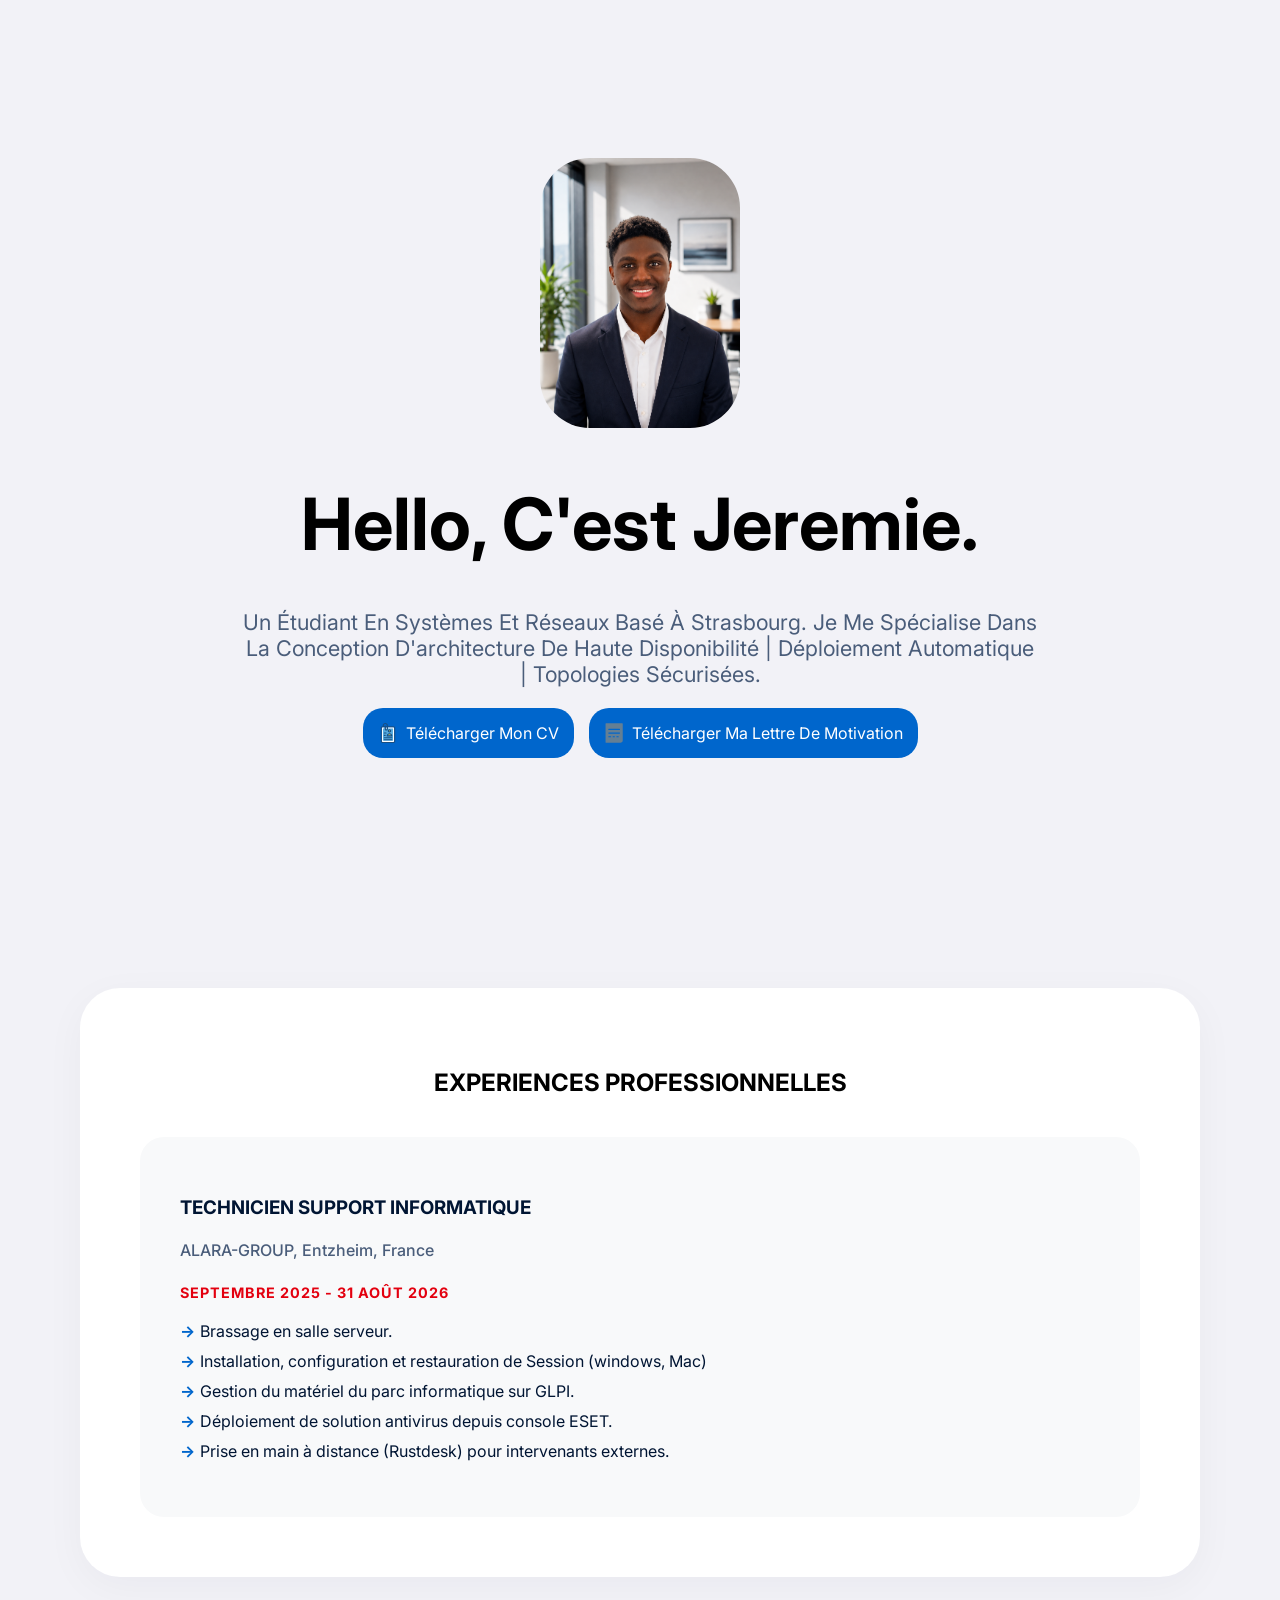
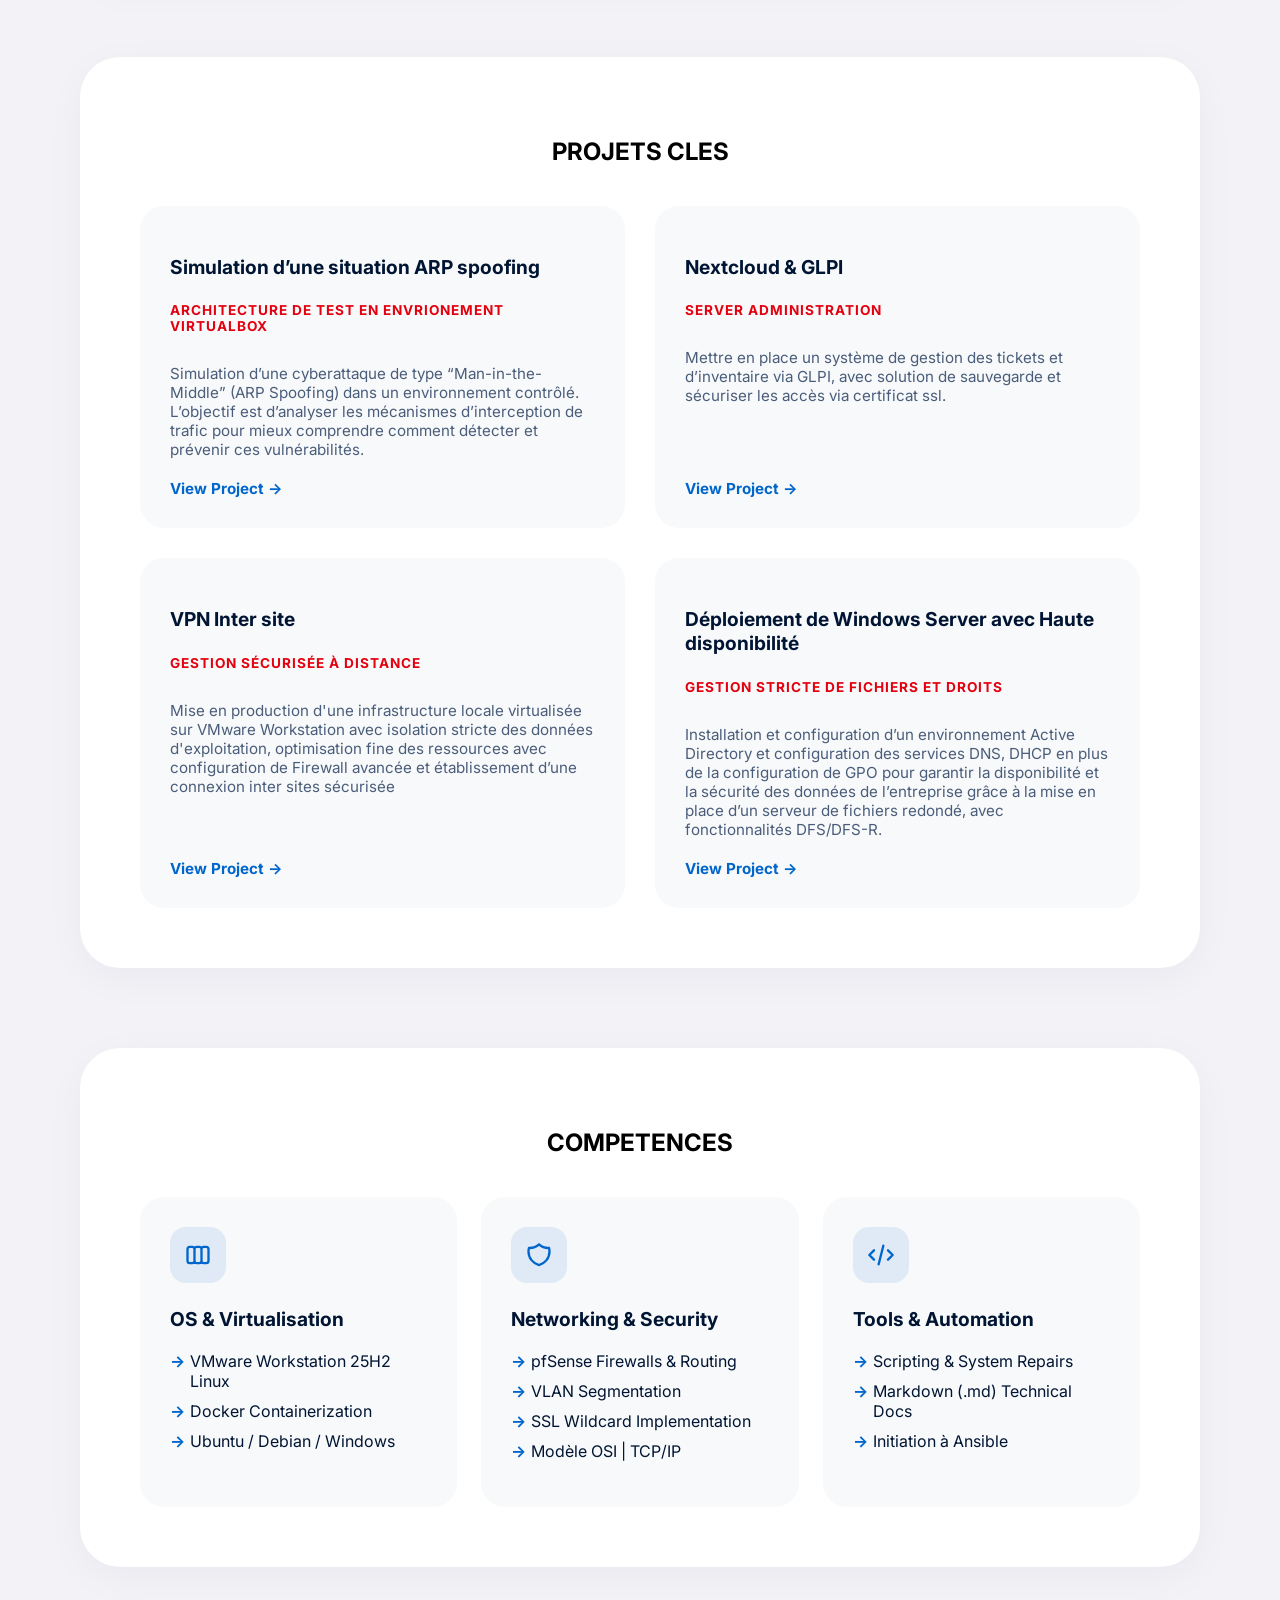
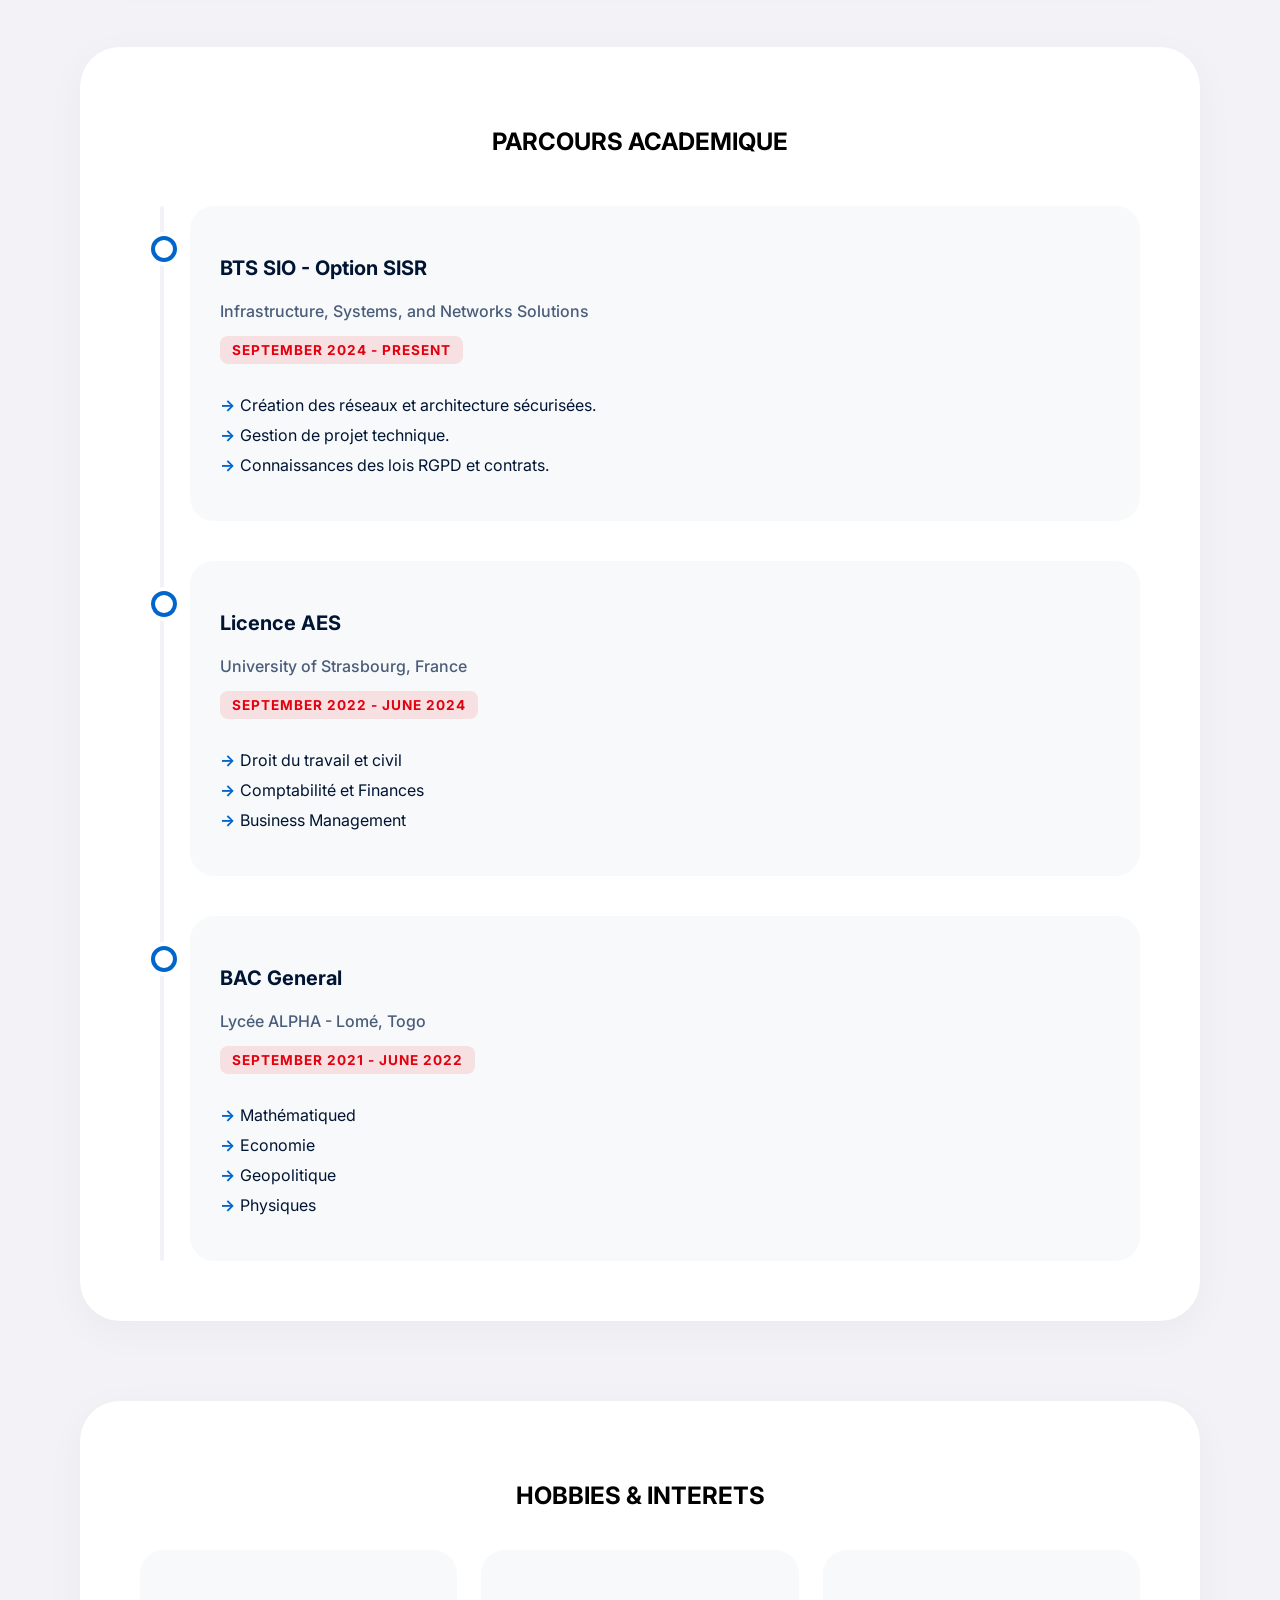
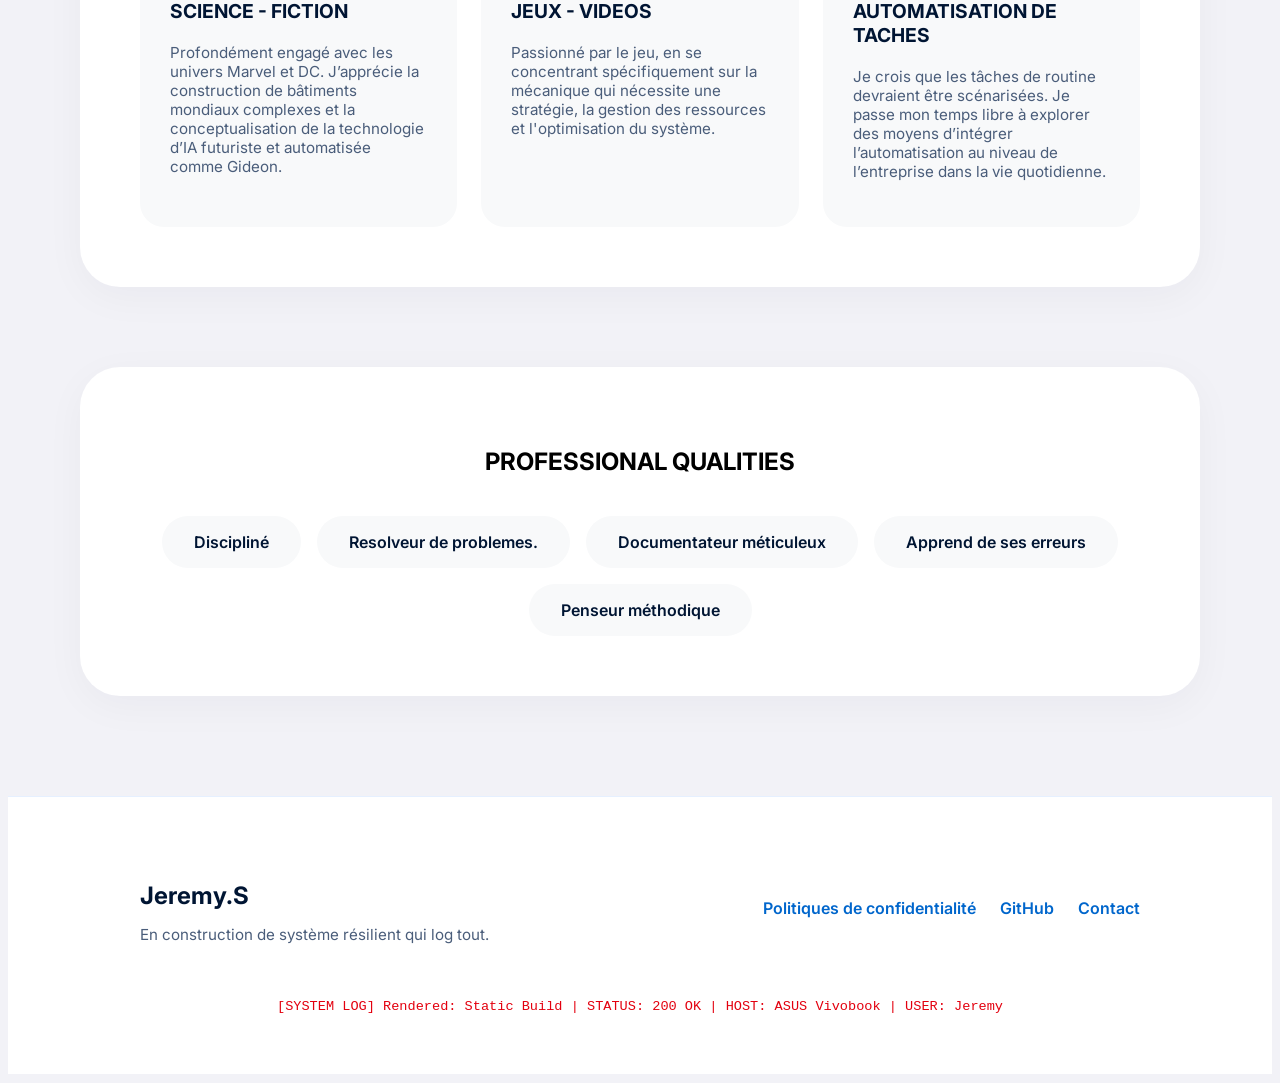
==== index.html @ 00c82f98 "resolution des images" ====
<!DOCTYPE html>
<html lang="fr">
<head>
    <meta charset="UTF-8">
    <meta name="viewport" content="width=device-width, initial-scale=1.0">
    <link rel="stylesheet" href="style.css">
    <title>Mon CV</title>
    <link rel="icon" href="Icones/favicon/favicon.ico" />
</head>
<body>
    
    <div class="presentation">
        <header>
            <img src="images/profilpic.PNG" alt="check" class="profil">
        </header>    
        <h1>Hello, C'est Jeremie.</h1>
        <h3>Un étudiant en systèmes et réseaux basé à Strasbourg. Je me spécialise dans la conception d'architecture de haute disponibilité | Déploiement automatique | topologies sécurisées.</h3>

        <div class="boutton">
            <a href="Files/CV-General.pdf" download class="btn-link">
                <img src="Icones/CV.svg" alt="CV Icon" class="resume">
        Télécharger mon CV
            </a>

            <a href="Files/LM-General.pdf" download class="btn-link">
                <img src="Icones/coverletter.svg" alt="Letter Icon" class="coverletter">
        Télécharger ma lettre de motivation
            </a>
        </div>
        
    </div>
    <div class="xp">
        <h2>EXPERIENCES PROFESSIONNELLES</h2>
        <div class="xp1">
            <h3>TECHNICIEN SUPPORT INFORMATIQUE</h3>
            <h4>ALARA-GROUP, Entzheim, France</h4>
            <h5>Septembre 2025 - 31 Août 2026</h5>
            <ul>
                <li>Brassage en salle serveur.</li>
                <li>Installation, configuration et restauration de Session (windows, Mac)</li>
                <li>Gestion du matériel du parc informatique sur GLPI.</li>
                <li>Déploiement de solution antivirus depuis console ESET.</li>
                <li>Prise en main à distance (Rustdesk) pour intervenants externes.</li>
            </ul>
        </div>
    </div>
    
    <div class="projects-container">
        <h2>PROJETS CLES</h2>
        <div class="projects-grid">
            <div class="project-card">

                <h3>Simulation d’une situation ARP spoofing</h3>
                <h4>Architecture de test en envrionement VirtualBox</h4>
                <p>Simulation d’une cyberattaque de type “Man-in-the-Middle” (ARP Spoofing) dans un environnement contrôlé. L’objectif est d’analyser les mécanismes d’interception de trafic pour mieux comprendre comment détecter et prévenir ces vulnérabilités.</p>
            
                <a href="https://wordpress-1570307-6114524.cloudwaysapps.com/mes-missions-e4/" target="_blank" rel="noopener noreferrer" class="project-link">View Project →</a>
            </div>

            <div class="project-card">
                <h3>Nextcloud & GLPI</h3>
                <h4>Server Administration</h4>
                <p>Mettre en place un système de gestion des tickets et d’inventaire via GLPI, avec solution de sauvegarde et sécuriser les accès via certificat ssl.</p>
                <a href="https://wordpress-1570307-6114524.cloudwaysapps.com/mes-missions-e4/" target="_blank" rel="noopener noreferrer" class="project-link">View Project →</a>
            </div>
            
            <div class="project-card">
                <h3>VPN Inter site</h3>
                <h4>Gestion sécurisée à distance</h4>
                <p>Mise en production d'une infrastructure locale virtualisée sur VMware Workstation avec isolation stricte des données d'exploitation, optimisation fine des ressources avec configuration de Firewall avancée et établissement d’une connexion inter sites sécurisée</p>
                <a href="https://wordpress-1570307-6114524.cloudwaysapps.com/mes-missions-e4/" target="_blank" rel="noopener noreferrer" class="project-link">View Project →</a>
            </div>
            
            <div class="project-card">
                <h3>Déploiement de Windows Server avec Haute disponibilité</h3>
                <h4>Gestion stricte de fichiers et droits</h4>
                <p>Installation et configuration d’un environnement Active Directory et configuration des services DNS, DHCP en plus de la configuration de GPO pour garantir la disponibilité et la sécurité des données de l’entreprise grâce à la mise en place d’un serveur de fichiers redondé, avec fonctionnalités DFS/DFS-R.</p>
                <a href="https://wordpress-1570307-6114524.cloudwaysapps.com/mes-missions-e4/" target="_blank" rel="noopener noreferrer" class="project-link">View Project →</a>
            </div>
        </div>
    </div>



    <div class="skills-container">
        <h2>COMPETENCES</h2>
    
        <div class="skills-grid">
            <div class="skill-card">
                <div class="card-icon">
                    <svg fill="none" stroke="currentColor" viewBox="0 0 24 24"><path stroke-linecap="round" stroke-linejoin="round" stroke-width="2" d="M9 17V7m0 10a2 2 0 01-2 2H5a2 2 0 01-2-2V7a2 2 0 012-2h2a2 2 0 012 2m0 10a2 2 0 002 2h2a2 2 0 002-2M9 7a2 2 0 012-2h2a2 2 0 012 2m0 10V7m0 10a2 2 0 002 2h2a2 2 0 002-2V7a2 2 0 00-2-2h-2a2 2 0 00-2 2"></path></svg>
                </div>
                <h3>OS & Virtualisation</h3>
                <ul class="mission-list">
                    <li>VMware Workstation 25H2 Linux</li>
                    <li>Docker Containerization</li>
                    <li>Ubuntu / Debian / Windows</li>
                </ul>
            </div>

            <div class="skill-card">
                <div class="card-icon">
                    <svg fill="none" stroke="currentColor" viewBox="0 0 24 24"><path stroke-linecap="round" stroke-linejoin="round" stroke-width="2" d="M20.618 5.984A11.955 11.955 0 0112 2.944a11.955 11.955 0 01-8.618 3.04A12.02 12.02 0 003 9c0 5.591 3.824 10.29 9 11.622 5.176-1.332 9-6.03 9-11.622 0-1.042-.133-2.052-.382-3.016z"></path></svg>
                </div>
                <h3>Networking & Security</h3>
                <ul class="mission-list">
                    <li>pfSense Firewalls & Routing</li>
                    <li>VLAN Segmentation</li>
                    <li>SSL Wildcard Implementation</li>
                    <li>Modèle OSI | TCP/IP</li>
                </ul>
            </div>

            <div class="skill-card">
                <div class="card-icon">
                    <svg fill="none" stroke="currentColor" viewBox="0 0 24 24"><path stroke-linecap="round" stroke-linejoin="round" stroke-width="2" d="M10 20l4-16m4 4l4 4-4 4M6 16l-4-4 4-4"></path></svg>
                </div>
                <h3>Tools & Automation</h3>
                <ul class="mission-list">
                    <li>Scripting & System Repairs</li>
                    <li>Markdown (.md) Technical Docs</li>
                    <li>Initiation à Ansible</li>
                </ul>
            </div>

        </div>
    </div>



    <div class="academic-container">
        <h2>PARCOURS ACADEMIQUE</h2>
    
        <div class="timeline">
        
            <div class="timeline-item">
                <div class="timeline-dot"></div>
                    <div class="timeline-content">
                        <h3>BTS SIO - Option SISR</h3>
                        <h4>Infrastructure, Systems, and Networks Solutions</h4>
                        <span class="timeline-date">September 2024 - Present</span>
                        <ul class="mission-list">
                            <li>Création des réseaux et architecture sécurisées.</li>
                            <li>Gestion de projet technique.</li>
                            <li>Connaissances des lois RGPD et contrats.</li>
                        </ul>
                    </div>
            </div>

            <div class="timeline-item">
                <div class="timeline-dot"></div>
                    <div class="timeline-content">
                        <h3>Licence AES</h3>
                        <h4>University of Strasbourg, France</h4>
                        <span class="timeline-date">September 2022 - June 2024</span>
                        <ul class="mission-list">
                            <li>Droit du travail et civil</li>
                            <li>Comptabilité et Finances</li>
                            <li>Business Management</li>
                        </ul>
                    </div>
            </div>

            <div class="timeline-item">
                <div class="timeline-dot"></div>
                    <div class="timeline-content">
                        <h3>BAC General</h3>
                        <h4>Lycée ALPHA - Lomé, Togo</h4>
                        <span class="timeline-date">September 2021 - June 2022</span>
                        <ul class="mission-list">
                            <li>Mathématiqued</li>
                            <li>Economie</li>
                            <li>Geopolitique</li>
                            <li>Physiques</li>
                        </ul>
                    </div>
            </div>

        </div>
    </div>




    <div class="hobbies-container" style="background-color: #FFFFFF; border-radius: 40px; padding: 60px; max-width: 1000px; margin: 0 auto 80px auto; box-shadow: 0 10px 40px rgba(0, 21, 51, 0.04);">
        <h2 style="text-align: center; margin-bottom: 40px;">HOBBIES & INTERETS</h2>
    
        <div class="skills-grid">
        
            <div class="skill-card">
                <h3>SCIENCE - FICTION</h3>
                <p style="color: #4A5D7A; font-size: 0.95rem;">Profondément engagé avec les univers Marvel et DC. J’apprécie la construction de bâtiments mondiaux complexes et la conceptualisation de la technologie d’IA futuriste et automatisée comme Gideon.</p>
            </div>

            <div class="skill-card">
                <h3>JEUX - VIDEOS</h3>
                <p style="color: #4A5D7A; font-size: 0.95rem;">Passionné par le jeu, en se concentrant spécifiquement sur la mécanique qui nécessite une stratégie, la gestion des ressources et l'optimisation du système.</p>
            </div>

            <div class="skill-card">
                <h3>AUTOMATISATION DE TACHES</h3>
                <p style="color: #4A5D7A; font-size: 0.95rem;">Je crois que les tâches de routine devraient être scénarisées. Je passe mon temps libre à explorer des moyens d’intégrer l’automatisation au niveau de l’entreprise dans la vie quotidienne.</p>
            </div>

        </div>
    </div>

    <div class="qualities-container" style="background-color: #FFFFFF; border-radius: 40px; padding: 60px; max-width: 1000px; margin: 0 auto 80px auto; box-shadow: 0 10px 40px rgba(0, 21, 51, 0.04);">
        <h2 style="text-align: center; margin-bottom: 40px;">PROFESSIONAL QUALITIES</h2>
    
        <div class="tag-cloud">
            <div class="quality-tag">Discipliné</div>
                <div class="quality-tag">Resolveur de problemes.</div>
                    <div class="quality-tag">Documentateur méticuleux</div>
                        <div class="quality-tag">Apprend de ses erreurs</div>
                            <div class="quality-tag">Penseur méthodique</div>
        </div>
    </div>

    <footer class="site-footer">
        <div class="footer-content">
            <div class="footer-brand">
                <h3>Jeremy.S</h3>
                <p>En construction de système résilient qui log tout.</p>
            </div>
            
            <div class="footer-links">
                <a href="legal.html">Politiques de confidentialité</a>
                <a href="https://github.com/takentech" target="_blank" rel="noopener noreferrer">GitHub</a>
                <a href="mailto:segbeamejeremie@gmail.com">Contact</a>
            </div>
        </div>
        
        <div class="system-log">
            [SYSTEM LOG] Rendered: Static Build | STATUS: 200 OK | HOST: ASUS Vivobook | USER: Jeremy
        </div>
    </footer>
</body>
</html>
---- style.css ----
@import url('https://fonts.googleapis.com/css2?family=Inter:wght@400;600;700&display=swap');

body
{
    background-color:#F2F2F7;
    font-family: 'Inter', sans-serif;
}

.profil
{
    width: 200px;
    height: 270px;
    border-radius: 50px;
    
}

.presentation
{
    display: flex;
    flex-direction: column;
    justify-content: center;
    align-items: center;
    text-align: center;
    text-transform: capitalize;
    height: 100vh;
}

.presentation h1 
{
    font-size: 4.5rem;
    margin-bottom: 20px;
}

.presentation h3
{
    font-size: 1.35rem;
    font-weight: 400;
    color: #4A5D7A;
    max-width: 800px;
}

.boutton
{
    display: flex;
    flex-direction: row;
    justify-content: center;
    gap: 15px;
}

button
{
    border: 1px;
    background-color: #0066CC;
    border-radius: 20px;
    color: white;
    padding: 15px;
    cursor: pointer;
    display: flex;
    align-items: center;
    gap: 8px;
}


/* Change "button" to ".btn-link" */
.btn-link {
    border: 1px;
    background-color: #0066CC;
    border-radius: 20px;
    color: white;
    padding: 15px;
    cursor: pointer;
    display: flex;
    align-items: center;
    gap: 8px;
    
    /* Add these two lines to remove the default blue underline from links */
    text-decoration: none; 
    font-family: inherit;
}

/* Add a hover effect so users know it's clickable! */
.btn-link:hover {
    background-color: #004C99; /* Slightly darker blue */
    transform: scale(1.02); /* Makes it pop out slightly */
    transition: all 0.2s ease;
}




.resume
{
    width: 20px;
    height: 20px;
}

.coverletter
{
    width: 20px;
    height: 20px;   
}

ul {
    list-style-type: none; /* Enlève les points noirs par défaut */
    padding-left: 0;
}

li {
    margin-bottom: 10px;
    padding-left: 20px;
    position: relative;
    color: #001533;
}

li::before {
    content: '→';
    color: #0066CC; /* Flèche en bleu */
    position: absolute;
    left: 0;
    font-weight: bold;
}






/* DEBUT CONFIG EXPERIENCES */
.xp
{
    border
    border-color: black;
    border-radius: 40px;
    background-color: #FFFFFF;
    box-shadow: 0 10px 40px rgba(0, 21, 51, 0.04);
    padding: 60px;
    margin: 80px auto;
    max-width: 1000px;

}

.xp h2 {
    text-align: center;
    margin-bottom: 40px;
}

.xp1 {
    background-color: #F8F9FA; /* Un gris extrêmement clair, presque blanc */
    border-radius: 24px; /* Bords arrondis un peu plus petits que la boîte externe */
    padding: 40px;
    
    transition: transform 0.3s ease; /* Prépare le terrain pour une animation fluide */
}

.xp1:hover {
    transform: scale(1.02);
    background-color: #FFFFFF;
    box-shadow: 0 20px 40px rgba(0, 21, 51, 0.08);
}

.xp1 h3 {
    color: #001533;
    margin-bottom: 5px;
}

.xp1 h4 {
    color: #4A5D7A;
    font-weight: 500;
    margin-bottom: 15px;
}

.xp1 h5 {
    color: #E3000F; /* En rouge pour attirer l'œil */
    font-size: 0.9rem;
    text-transform: uppercase; /* Met tout en majuscules */
    letter-spacing: 1px; /* Espace légèrement les lettres */
    margin-bottom: 20px;
}

.xp1 ul {
    list-style-type: none; /* Enlève les points noirs par défaut */
    padding-left: 0;
}

.xp1 li {
    margin-bottom: 10px;
    padding-left: 20px;
    position: relative;
    color: #001533;
}

/* Ajoute une flèche personnalisée devant chaque élément de la liste */
.xp1 li::before {
    content: '→';
    color: #0066CC; /* Flèche en bleu */
    position: absolute;
    left: 0;
    font-weight: bold;
}

/* Fin config EXPERIENCE PRO */




/* DEBUT CONFIG PROJETS */
/* --- THE OUTER BOX --- */
.projects-container {
    background-color: #FFFFFF;
    border-radius: 40px;
    padding: 60px;
    max-width: 1000px;
    margin: 40px auto 80px auto;
    box-shadow: 0 10px 40px rgba(0, 21, 51, 0.04);
}

.projects-container h2 {
    text-align: center;
    margin-bottom: 40px;
}

/* --- THE GRID SYSTEM --- */
.projects-grid {
    display: grid;
    /* This creates 2 equal columns. We can change it to 3 if you prefer! */
    grid-template-columns: 1fr 1fr; 
    gap: 30px; /* The space between your project cards */
}

/* --- THE PROJECT CARDS (Inner Boxes) --- */
.project-card {
    background-color: #F8F9FA;
    border-radius: 24px;
    padding: 30px;
    transition: transform 0.3s ease, box-shadow 0.3s ease;
    
    /* Flexbox inside the grid cell to push the link to the bottom */
    display: flex;
    flex-direction: column;
}

.project-card:hover {
    transform: scale(1.02);
    background-color: #FFFFFF;
    box-shadow: 0 20px 40px rgba(0, 21, 51, 0.08);
}

.project-card h3 {
    color: #001533;
    margin-bottom: 5px;
    font-size: 1.2rem;
}

.project-card h4 {
    color: #E3000F; /* Red accent for the category */
    font-size: 0.85rem;
    text-transform: uppercase;
    letter-spacing: 1px;
    margin-bottom: 15px;
}

.project-card p {
    color: #4A5D7A;
    font-size: 0.95rem;
    margin-bottom: 20px;
    flex-grow: 1; /* Pushes the link to the bottom if texts are different lengths */
}

/* The clickable link at the bottom of the card */
.project-link {
    color: #0066CC;
    text-decoration: none;
    font-weight: bold;
    font-size: 0.95rem;
    margin-top: auto; 
}

.project-link:hover {
    text-decoration: underline;
}

/* Fin config project */





/* DEBUT CONFIG BOITE COMPETENCES */
/* --- THE OUTER BOX--- */
.skills-container {
    background-color: #FFFFFF;
    border-radius: 40px;
    padding: 60px;
    max-width: 1000px;
    margin: 0 auto 80px auto;
    box-shadow: 0 10px 40px rgba(0, 21, 51, 0.04);
}

.skills-container h2 {
    text-align: center;
    margin-bottom: 40px;
}

/* --- THE GRID SYSTEM (3 Columns) --- */
.skills-grid {
    display: grid;
    grid-template-columns: 1fr 1fr 1fr; /* 3 equal columns */
    gap: 24px;
}

/* --- THE SKILL CARDS (Inner Boxes) --- */
.skill-card {
    background-color: #F8F9FA;
    border-radius: 24px;
    padding: 30px;
    transition: transform 0.3s ease, box-shadow 0.3s ease;
}

.skill-card:hover {
    transform: scale(1.02);
    background-color: #FFFFFF;
    box-shadow: 0 20px 40px rgba(0, 21, 51, 0.08);
}

.skill-card h3 {
    color: #001533;
    font-size: 1.2rem;
    margin-bottom: 20px;
}

/* --- THE ICON STYLING --- */
.card-icon {
    width: 56px;
    height: 56px;
    background: rgba(0, 102, 204, 0.1); /* Very light blue background */
    border-radius: 16px;
    display: flex;
    align-items: center;
    justify-content: center;
    margin-bottom: 24px;
    color: #0066CC; /* The SVG icon inherits this blue color */
}

.card-icon svg {
    width: 28px;
    height: 28px;
}

/* Note: Since we used <ul class="mission-list"> in the HTML, 
   it will automatically inherit the beautiful list styles (with the blue arrow) 
   that you already wrote for the Experiences section! */








/*DEBUT CONFIG ACADEMIC PARCOURS*/
/* ========================================= */
/* ACADEMIC TIMELINE CSS */
/* ========================================= */

.academic-container {
    background-color: #FFFFFF;
    border-radius: 40px;
    padding: 60px;
    max-width: 1000px;
    margin: 0 auto 80px auto;
    box-shadow: 0 10px 40px rgba(0, 21, 51, 0.04);
}

.academic-container h2 {
    text-align: center;
    margin-bottom: 50px;
}

/* The vertical line */
.timeline {
    position: relative;
    padding-left: 50px; /* Makes room for the line and dots */
}

/* Drawing the actual line using ::before */
.timeline::before {
    content: '';
    position: absolute;
    left: 20px;
    top: 0;
    bottom: 0; /* Stretches the line from top to bottom */
    width: 4px;
    background-color: #F2F2F7;
    border-radius: 4px;
}

/* The parent container for each step */
.timeline-item {
    position: relative;
    margin-bottom: 40px;
}

.timeline-item:last-child {
    margin-bottom: 0;
}

/* The dots sitting on the line */
.timeline-dot {
    position: absolute;
    left: -39px; /* Pulls the dot perfectly onto the vertical line */
    top: 30px;   /* Aligns it with the card */
    width: 18px;
    height: 18px;
    background-color: #FFFFFF;
    border: 4px solid #0066CC;
    border-radius: 50%;
    box-shadow: 0 0 0 4px #FFFFFF; /* Gives it a clean white ring */
    z-index: 2; /* Keeps the dot on top of the line */
}

/* The card next to the dot */
.timeline-content {
    background-color: #F8F9FA;
    border-radius: 24px;
    padding: 30px;
    transition: transform 0.3s ease, box-shadow 0.3s ease;
}

.timeline-content:hover {
    transform: scale(1.02);
    background-color: #FFFFFF;
    box-shadow: 0 20px 40px rgba(0, 21, 51, 0.08);
}

.timeline-content h3 {
    color: #001533;
    font-size: 1.25rem;
    margin-bottom: 5px;
}

.timeline-content h4 {
    color: #4A5D7A;
    font-weight: 500;
    margin-bottom: 15px;
}

.timeline-date {
    display: inline-block;
    color: #E3000F;
    font-size: 0.85rem;
    font-weight: bold;
    text-transform: uppercase;
    letter-spacing: 1px;
    margin-bottom: 15px;
    background: rgba(227, 0, 15, 0.1);
    padding: 6px 12px;
    border-radius: 8px;
}

/*FIN CONFIG ACADEMIC PARKOUR*/






/*DEBUT CONFIG QUALITES*/
/* --- TAG CLOUD FOR QUALITIES --- */
.tag-cloud {
    display: flex;
    flex-wrap: wrap; /* Allows the tags to drop to the next line if there's no room */
    gap: 16px;
    justify-content: center; /* Centers them perfectly */
}

.quality-tag {
    background-color: #F8F9FA;
    padding: 16px 32px;
    border-radius: 99px; /* This makes them pill-shaped */
    font-weight: 600;
    color: #001533;
    transition: all 0.3s ease;
    cursor: default;
}

.quality-tag:hover {
    background-color: #0066CC;
    color: white;
    transform: translateY(-3px);
    box-shadow: 0 10px 20px rgba(0, 102, 204, 0.2);
}






/*DEBUT CONFIG FOOTER ET LEGAL PAGE*/

/* ========================================= */
/* LEGAL PAGE CSS */
/* ========================================= */

.legal-container {
    background-color: #FFFFFF;
    border-radius: 40px;
    padding: 60px;
    max-width: 1000px;
    margin: 40px auto 80px auto;
    box-shadow: 0 10px 40px rgba(0, 21, 51, 0.04);
}

.legal-container h2 {
    text-align: center;
    margin-bottom: 40px;
}

.legal-content h3 {
    color: #001533;
    font-size: 1.25rem;
    margin-top: 40px;
    margin-bottom: 10px;
}

.legal-content p {
    color: #4A5D7A;
    line-height: 1.6;
    margin-bottom: 15px;
}

/* ========================================= */
/* FOOTER CSS */
/* ========================================= */

.site-footer {
    background-color: #FFFFFF;
    padding: 60px 40px;
    margin-top: 100px; /* Pushes the footer to the bottom */
    border-top: 1px solid #E6F0FF;
}

.footer-content {
    max-width: 1000px;
    margin: 0 auto;
    display: flex;
    justify-content: space-between;
    align-items: center;
    flex-wrap: wrap; /* Allows stacking on mobile */
    gap: 30px;
}

.footer-brand h3 {
    font-size: 1.5rem;
    color: #001533;
    margin-bottom: 5px;
}

.footer-brand p {
    color: #4A5D7A;
    font-size: 0.95rem;
}

.footer-links {
    display: flex;
    gap: 24px;
}

.footer-links a {
    color: #0066CC;
    text-decoration: none;
    font-weight: 600;
    transition: color 0.3s ease;
}

.footer-links a:hover {
    color: #004C99;
    text-decoration: underline;
}

.system-log {
    max-width: 1000px;
    margin: 40px auto 0 auto;
    font-family: monospace;
    font-size: 0.85rem;
    color: #E3000F;
    text-align: center;
}

/*FIN CONFIG FOOTER ET LEGAL PAGE*/










/* ========================================= */
/* RESPONSIVITÉ MOBILE (Z Fold / iPhone) */
/* ========================================= */

@media (max-width: 768px) {
    
    /* 1. TYPOGRAPHIE : On réduit la taille des titres géants */
    .presentation h1 {
        font-size: 2.8rem;
    }
    
    .presentation h3 {
        font-size: 1.1rem;
        padding: 0 20px; /* Empêche le texte de coller aux bords de l'écran */
    }

    /* 2. BOUTONS : On les empile de haut en bas au lieu de gauche à droite */
    /* ... tes autres règles mobile ... */

    .boutton {
        flex-direction: column;
        align-items: center;
        width: 100%;
        padding: 0 20px;
    }

    .btn-link {
        width: 100%; 
        justify-content: center; 
        margin: 10px 0; 
        
        /* NOUVEAU : Ajustements pour les longs textes sur mobile */
        font-size: 0.95rem; /* Réduit un tout petit peu la taille de la police */
        text-align: center;
        white-space: normal; /* Autorise le texte à passer sur deux lignes si l'écran est trop petit */
        padding: 12px; /* Ajuste l'espacement interne pour que le bouton ne soit pas trop massif */
    }

    /* 3. LES BOÎTES EXTERNES : On réduit les énormes marges blanches */
    .xp, .projects-container, .skills-container, .academic-container, .legal-container, .qualities-container {
        padding: 40px 25px; /* Moins de vide à l'intérieur de la boîte */
        margin: 30px 15px;  /* Laisse juste un petit espace entre la boîte et les bords du téléphone */
        border-radius: 24px; /* On réduit un peu l'arrondi pour que ça fasse moins "bulle" sur mobile */
    }

    /* 4. LE MOTEUR DE GRILLE : On casse les colonnes pour tout mettre sur 1 seule file */
    .projects-grid, .skills-grid {
        grid-template-columns: 1fr; /* "1 fraction" = 1 seule colonne qui prend 100% de la place */
        gap: 20px;
    }

    /* 5. LE FOOTER : On aligne tout proprement au centre */
    .footer-content {
        flex-direction: column;
        text-align: center;
        gap: 20px;
    }

    .footer-links {
        flex-wrap: wrap; /* Permet aux liens de passer à la ligne s'ils manquent de place */
        justify-content: center;
    }
}
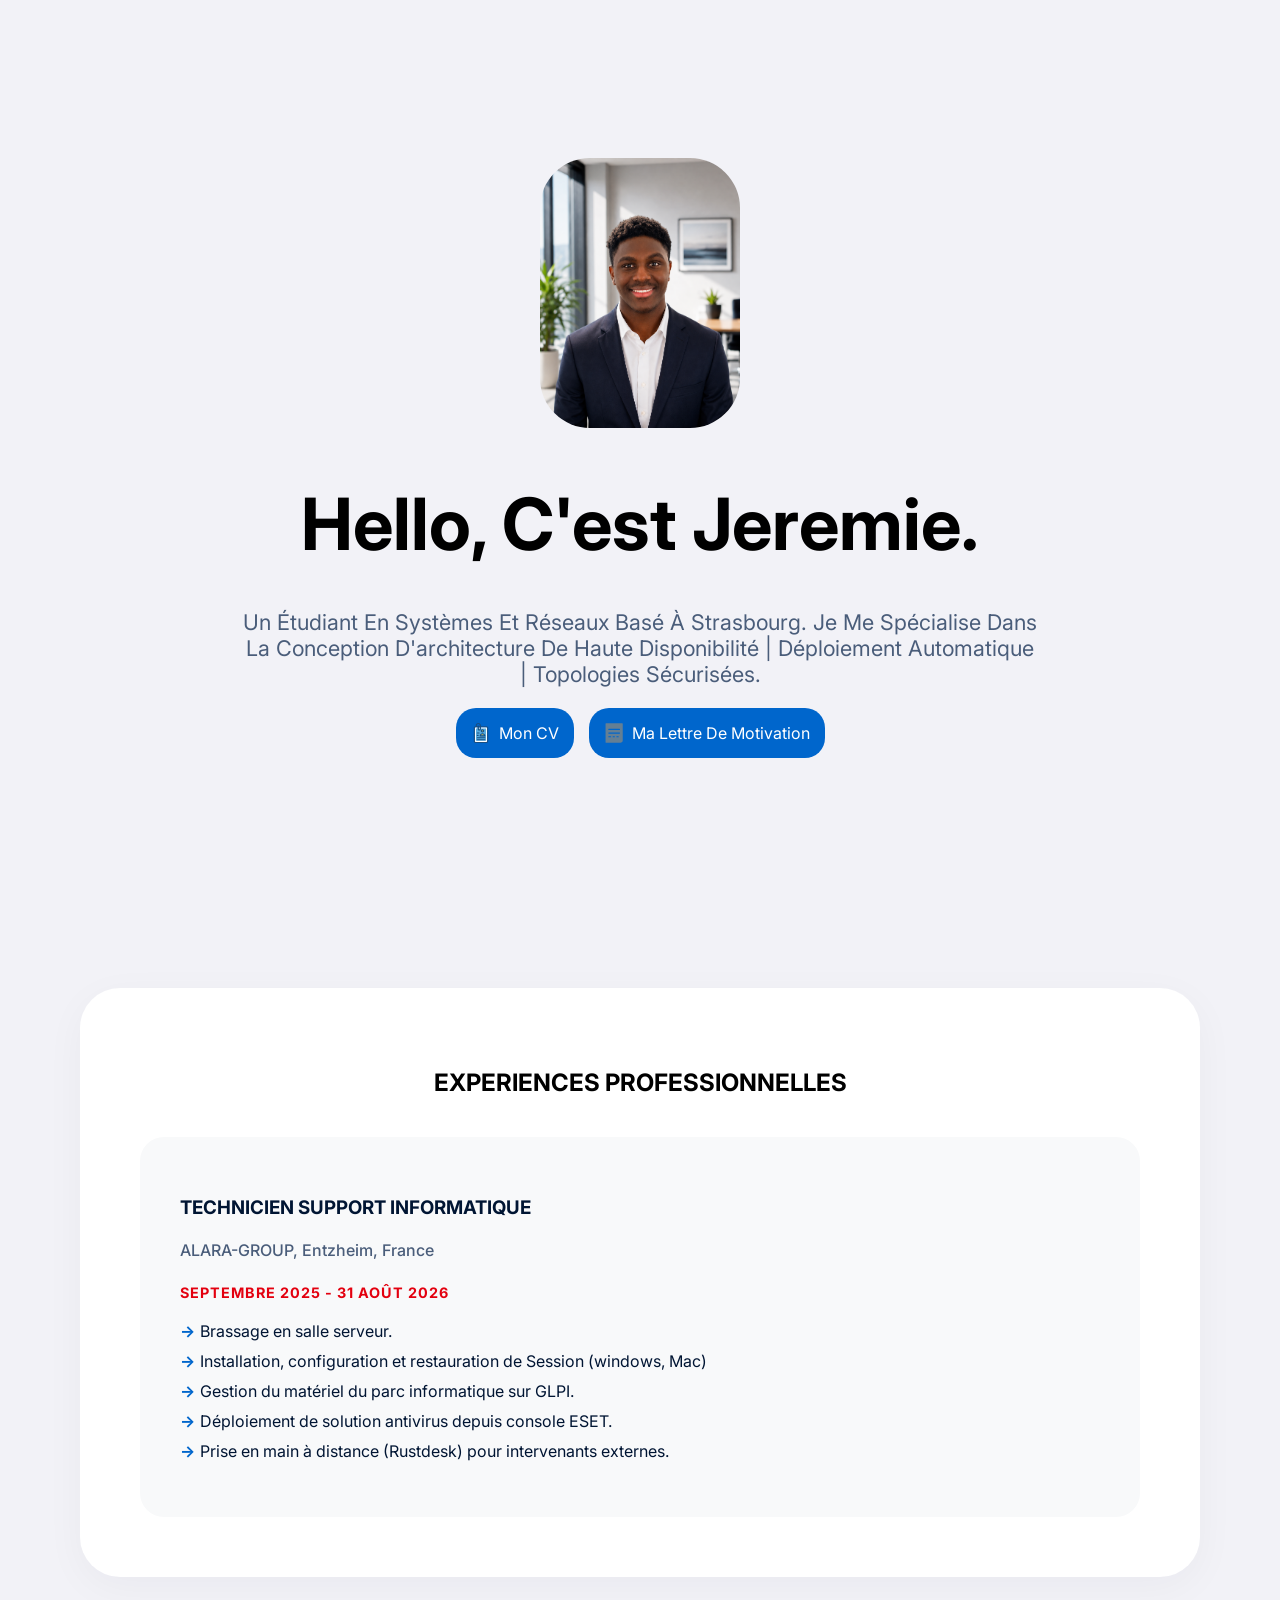
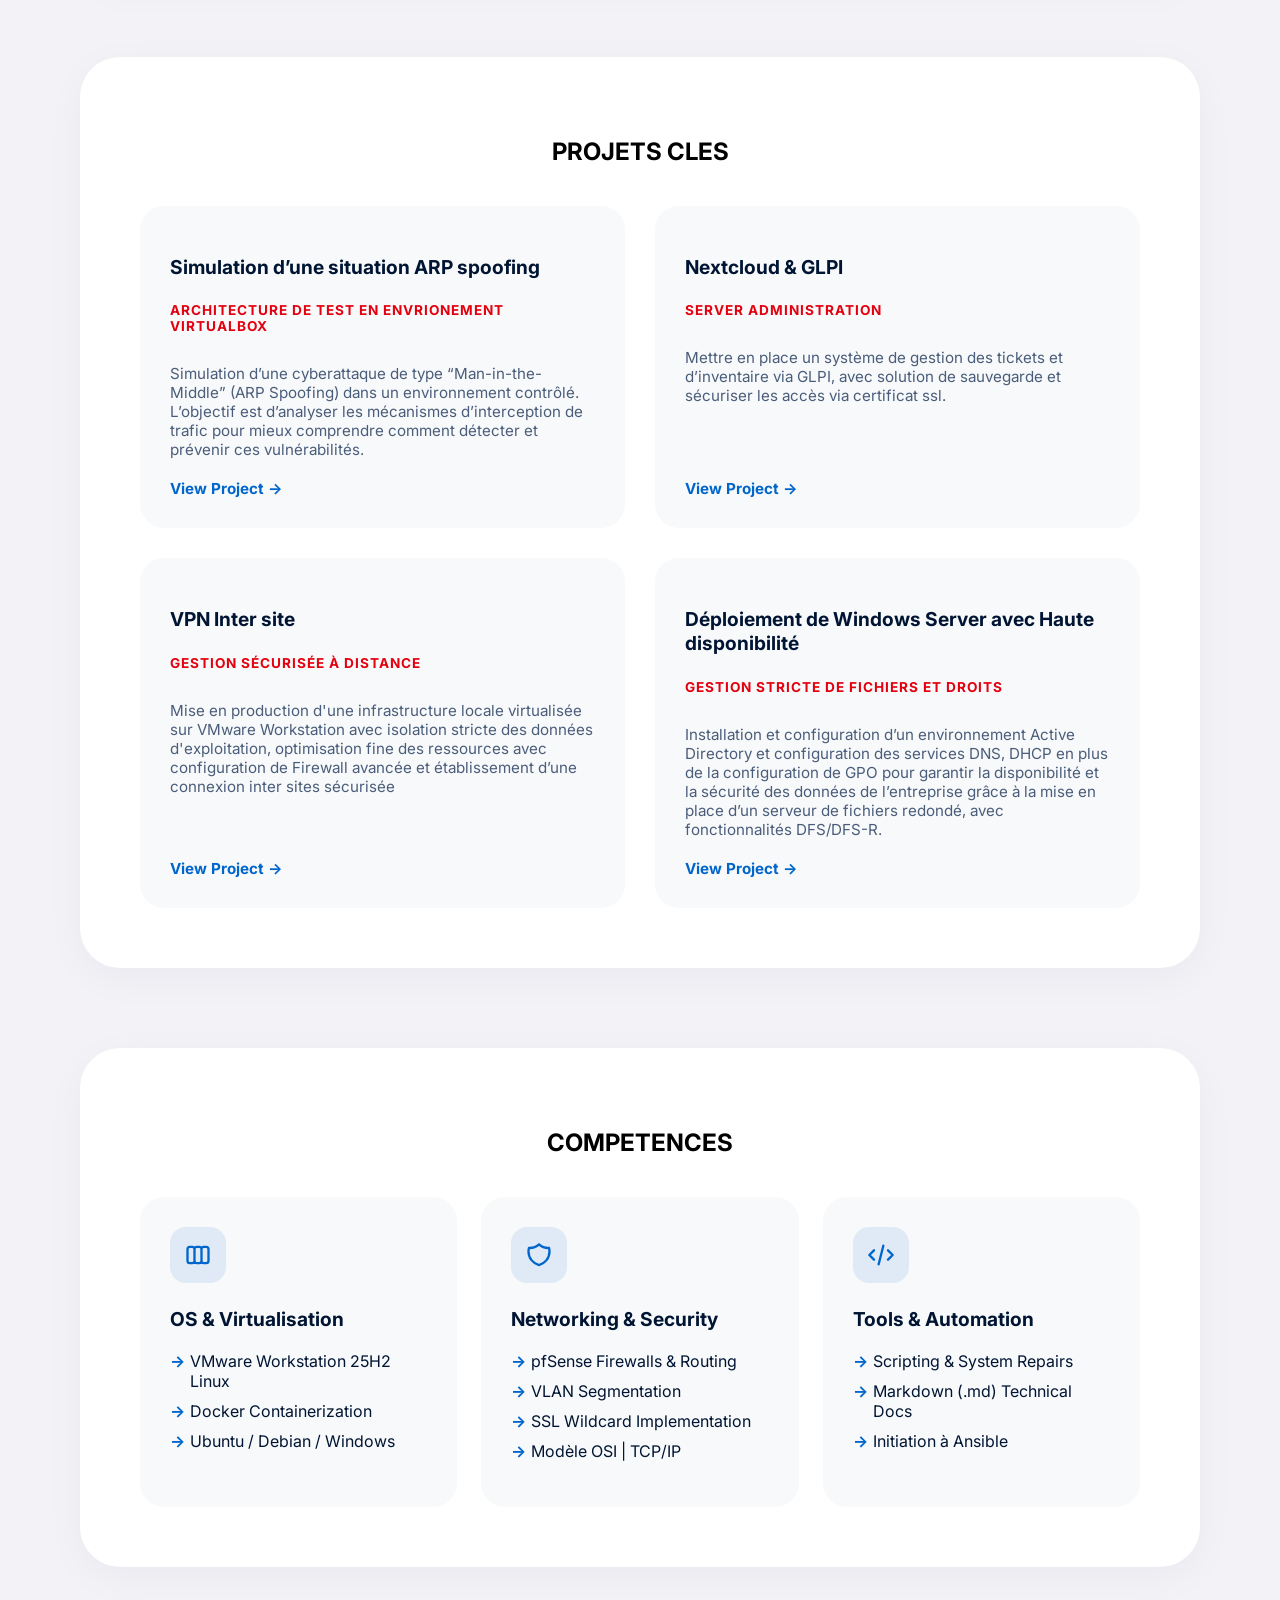
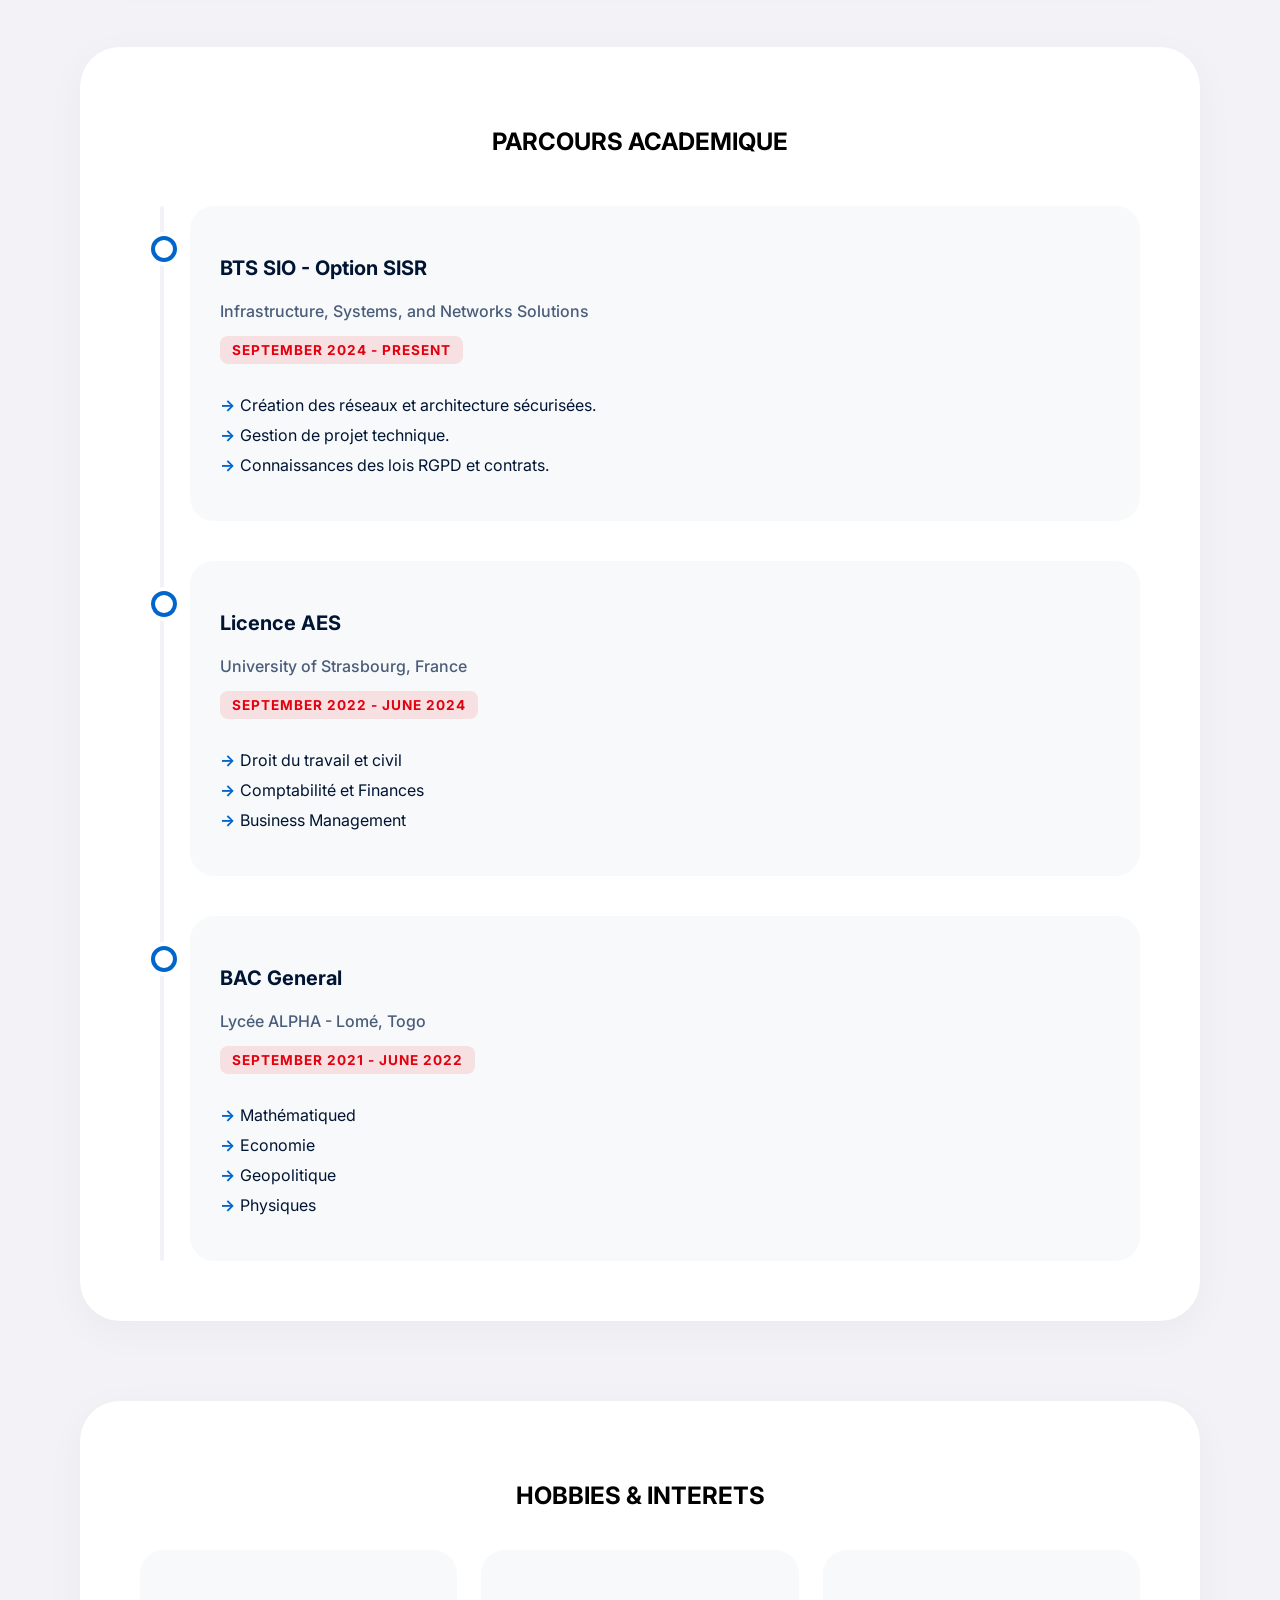
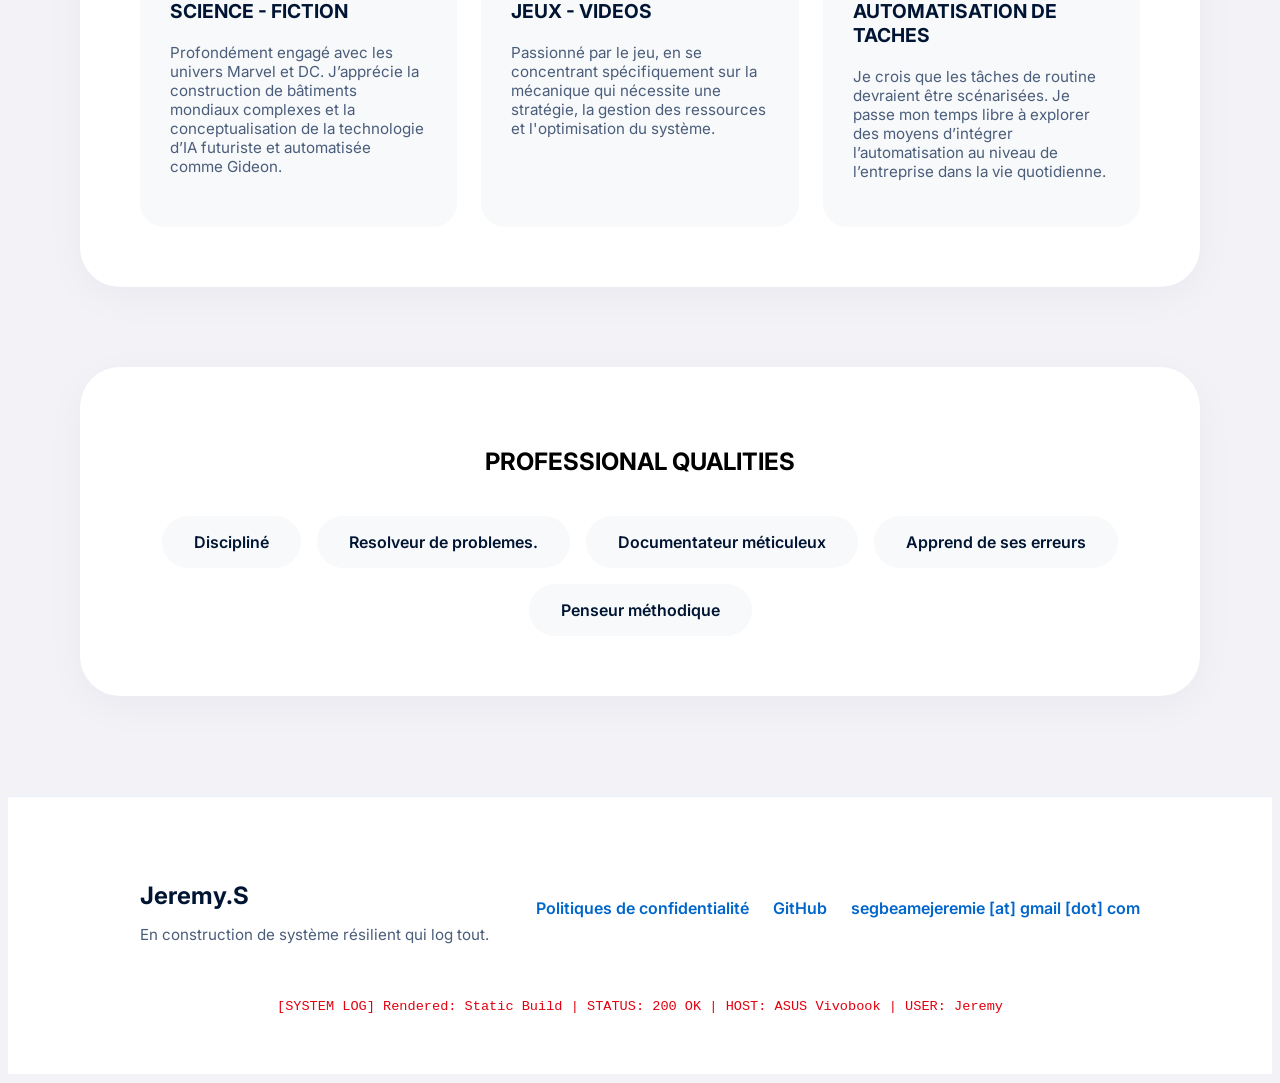
==== commit d35c2706: "Mise à jour sécurité métadonnées des fichiers" ====
--- a/index.html
+++ b/index.html
@@ -17,14 +17,14 @@
         <h3>Un étudiant en systèmes et réseaux basé à Strasbourg. Je me spécialise dans la conception d'architecture de haute disponibilité | Déploiement automatique | topologies sécurisées.</h3>
 
         <div class="boutton">
-            <a href="Files/CV-General.pdf" download class="btn-link">
+            <a href="Files/CV-SEGBEAME-Jérémie.pdf" download class="btn-link">
                 <img src="Icones/CV.svg" alt="CV Icon" class="resume">
-        Télécharger mon CV
+        Mon CV
             </a>
 
-            <a href="Files/LM-General.pdf" download class="btn-link">
+            <a href="Files/Lettre-De-Motivation-SEGBEAME-Jérémie.pdf" download class="btn-link">
                 <img src="Icones/coverletter.svg" alt="Letter Icon" class="coverletter">
-        Télécharger ma lettre de motivation
+        Ma lettre de motivation
             </a>
         </div>
         
@@ -227,7 +227,9 @@
             <div class="footer-links">
                 <a href="legal.html">Politiques de confidentialité</a>
                 <a href="https://github.com/takentech" target="_blank" rel="noopener noreferrer">GitHub</a>
-                <a href="mailto:segbeamejeremie@gmail.com">Contact</a>
+                <span style="color: #0066CC; font-weight: 600;">
+        segbeamejeremie [at] gmail [dot] com
+                </span>
             </div>
         </div>
         
--- a/style.css
+++ b/style.css
@@ -11,7 +11,6 @@
     width: 200px;
     height: 270px;
     border-radius: 50px;
-    
 }
 
 .presentation
@@ -659,4 +658,12 @@
         flex-wrap: wrap; /* Permet aux liens de passer à la ligne s'ils manquent de place */
         justify-content: center;
     }
+
+    /* Ajustement de l'accueil pour éviter que la photo touche le haut */
+    .presentation {
+        height: auto;           /* Annule la hauteur stricte qui bloquait le contenu */
+        min-height: 100vh;      /* Garde le bel effet "plein écran" si possible */
+        padding-top: 60px;      /* Force un espace de 60px tout en haut */
+        padding-bottom: 40px;   /* Garde un peu d'espace en bas avant les expériences */
+    }
 }
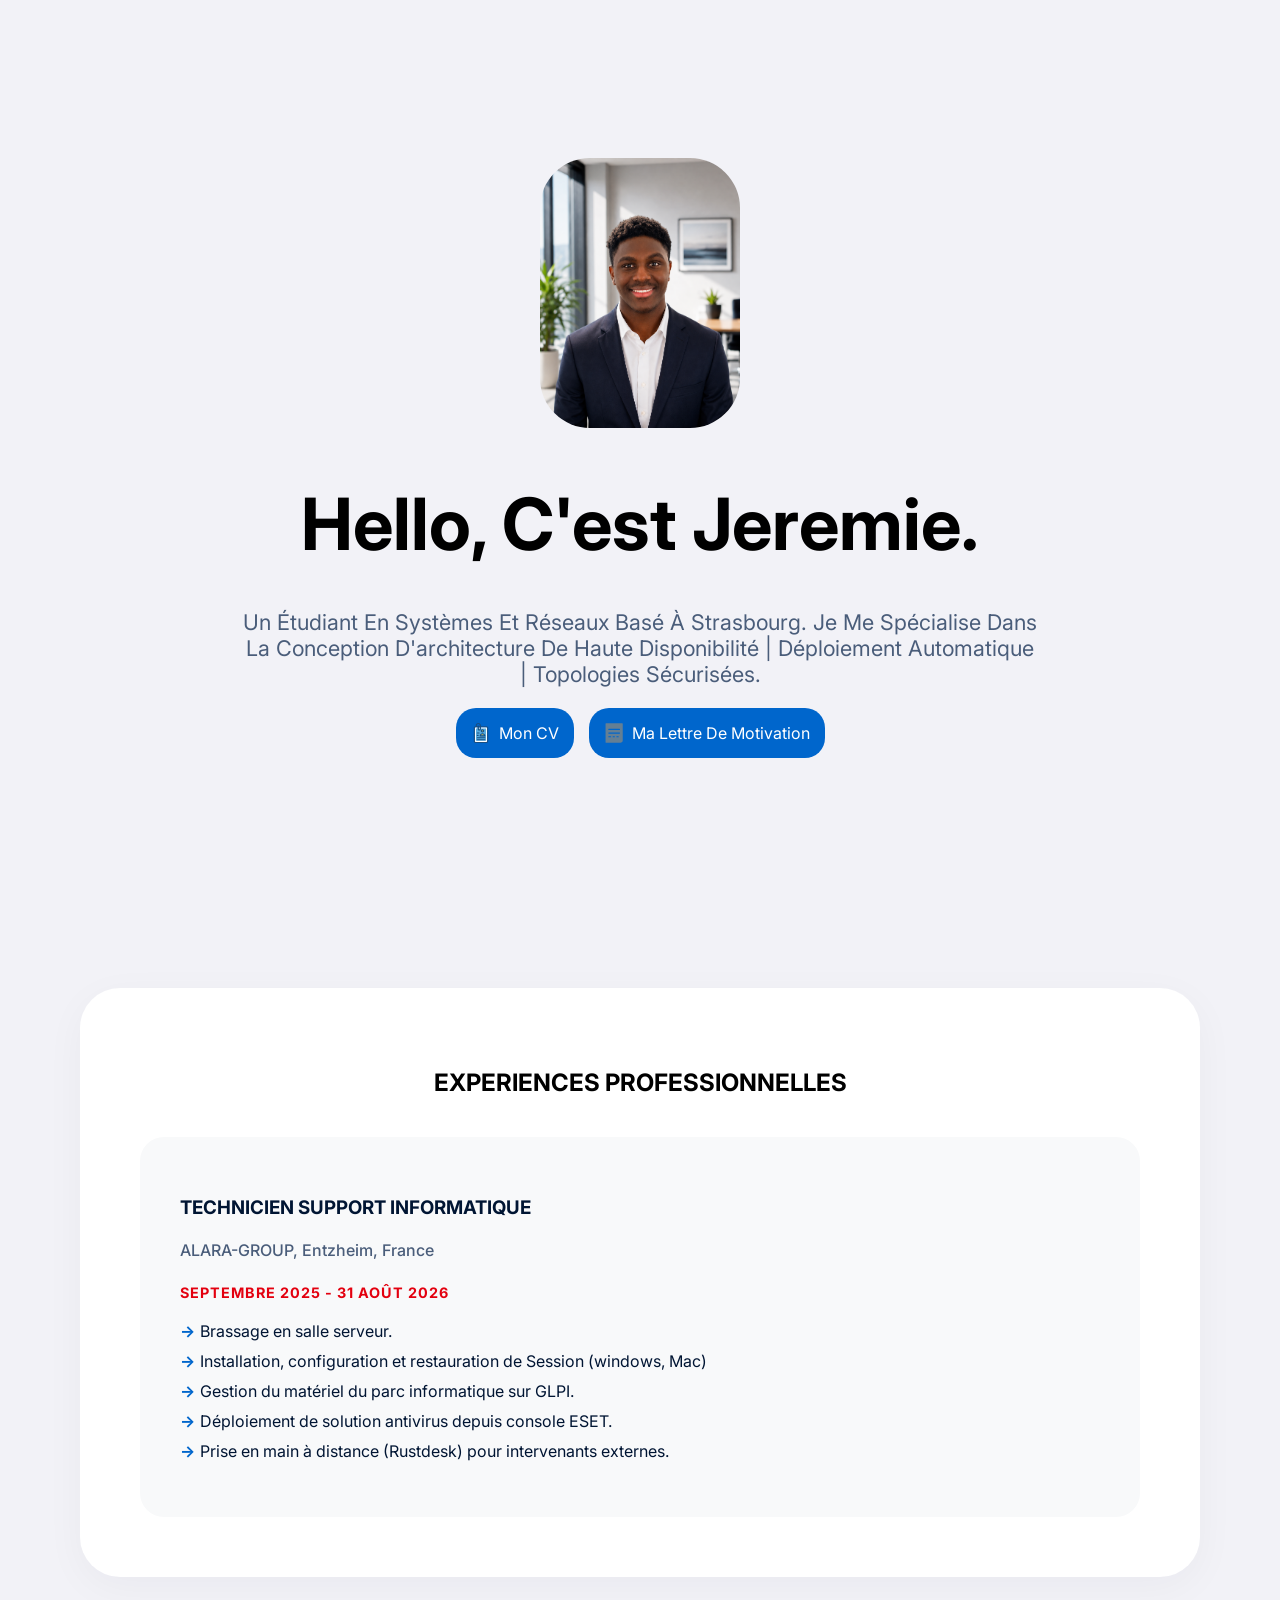
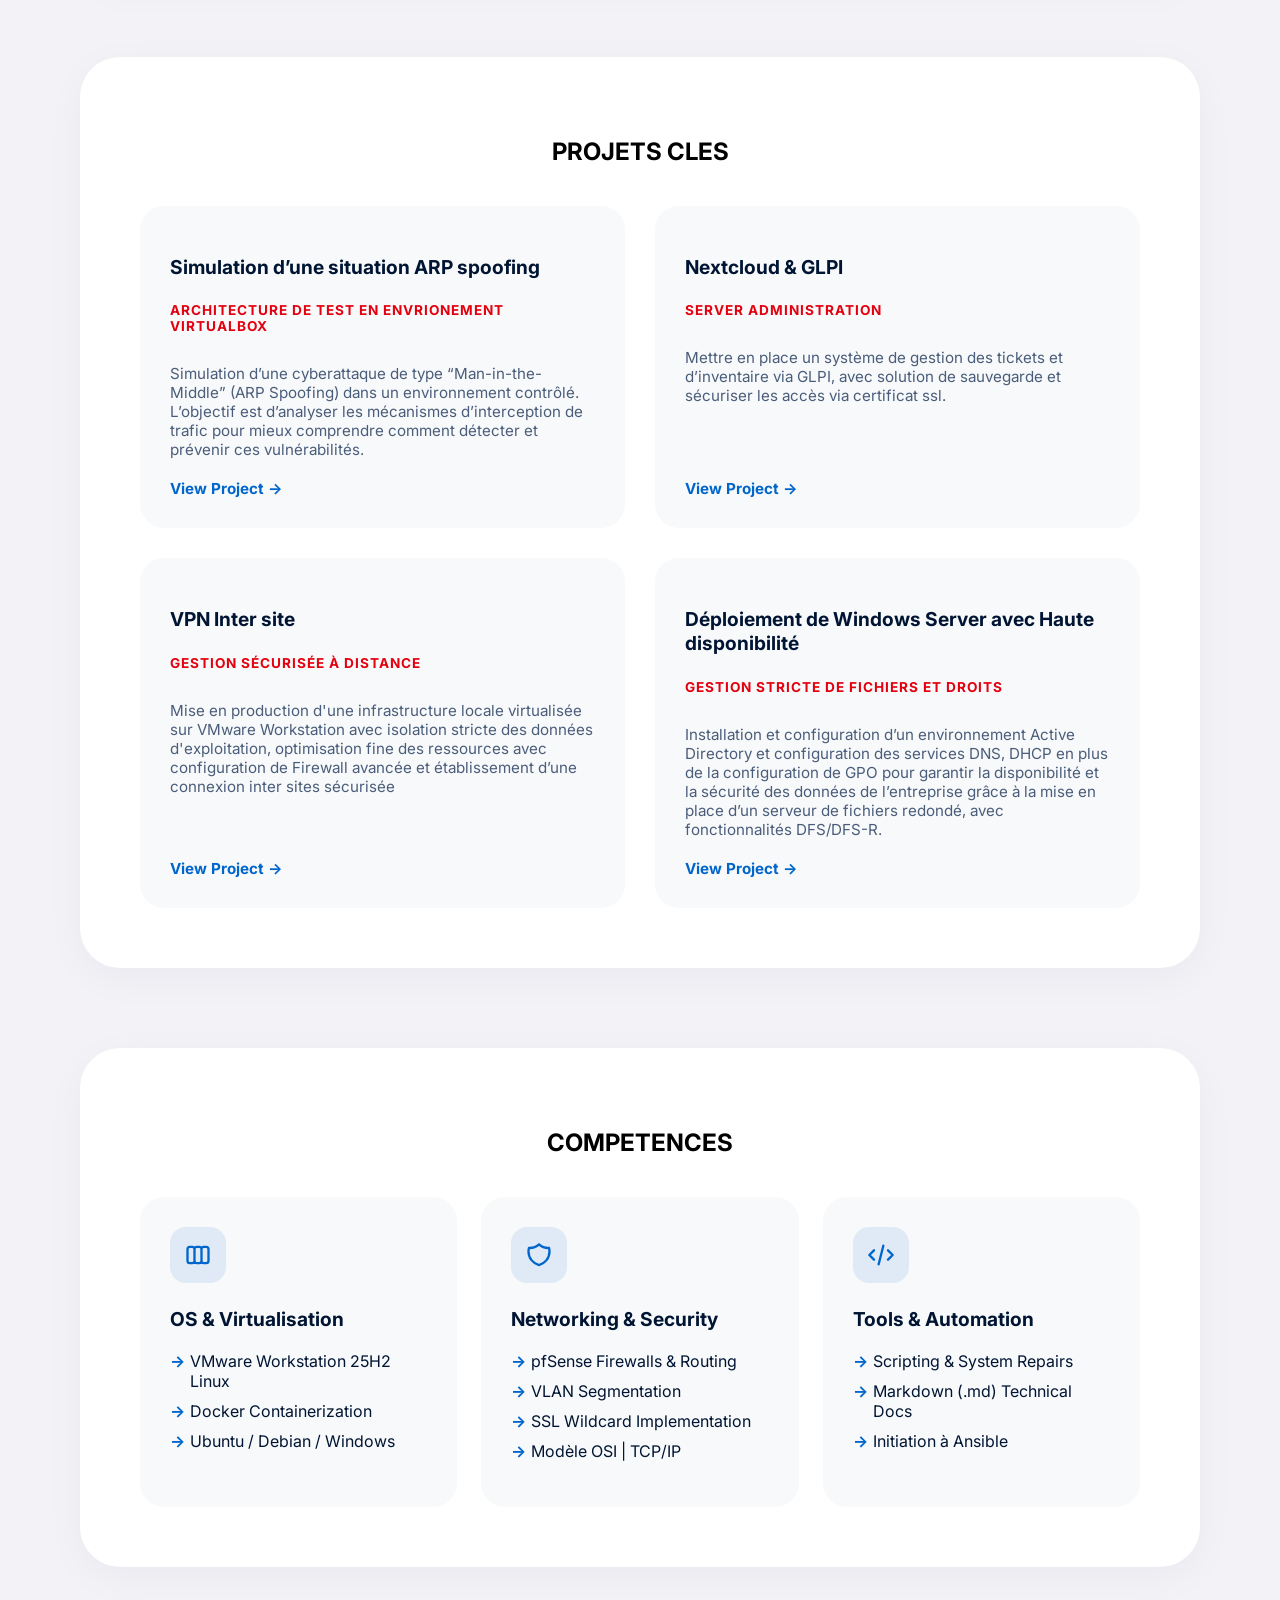
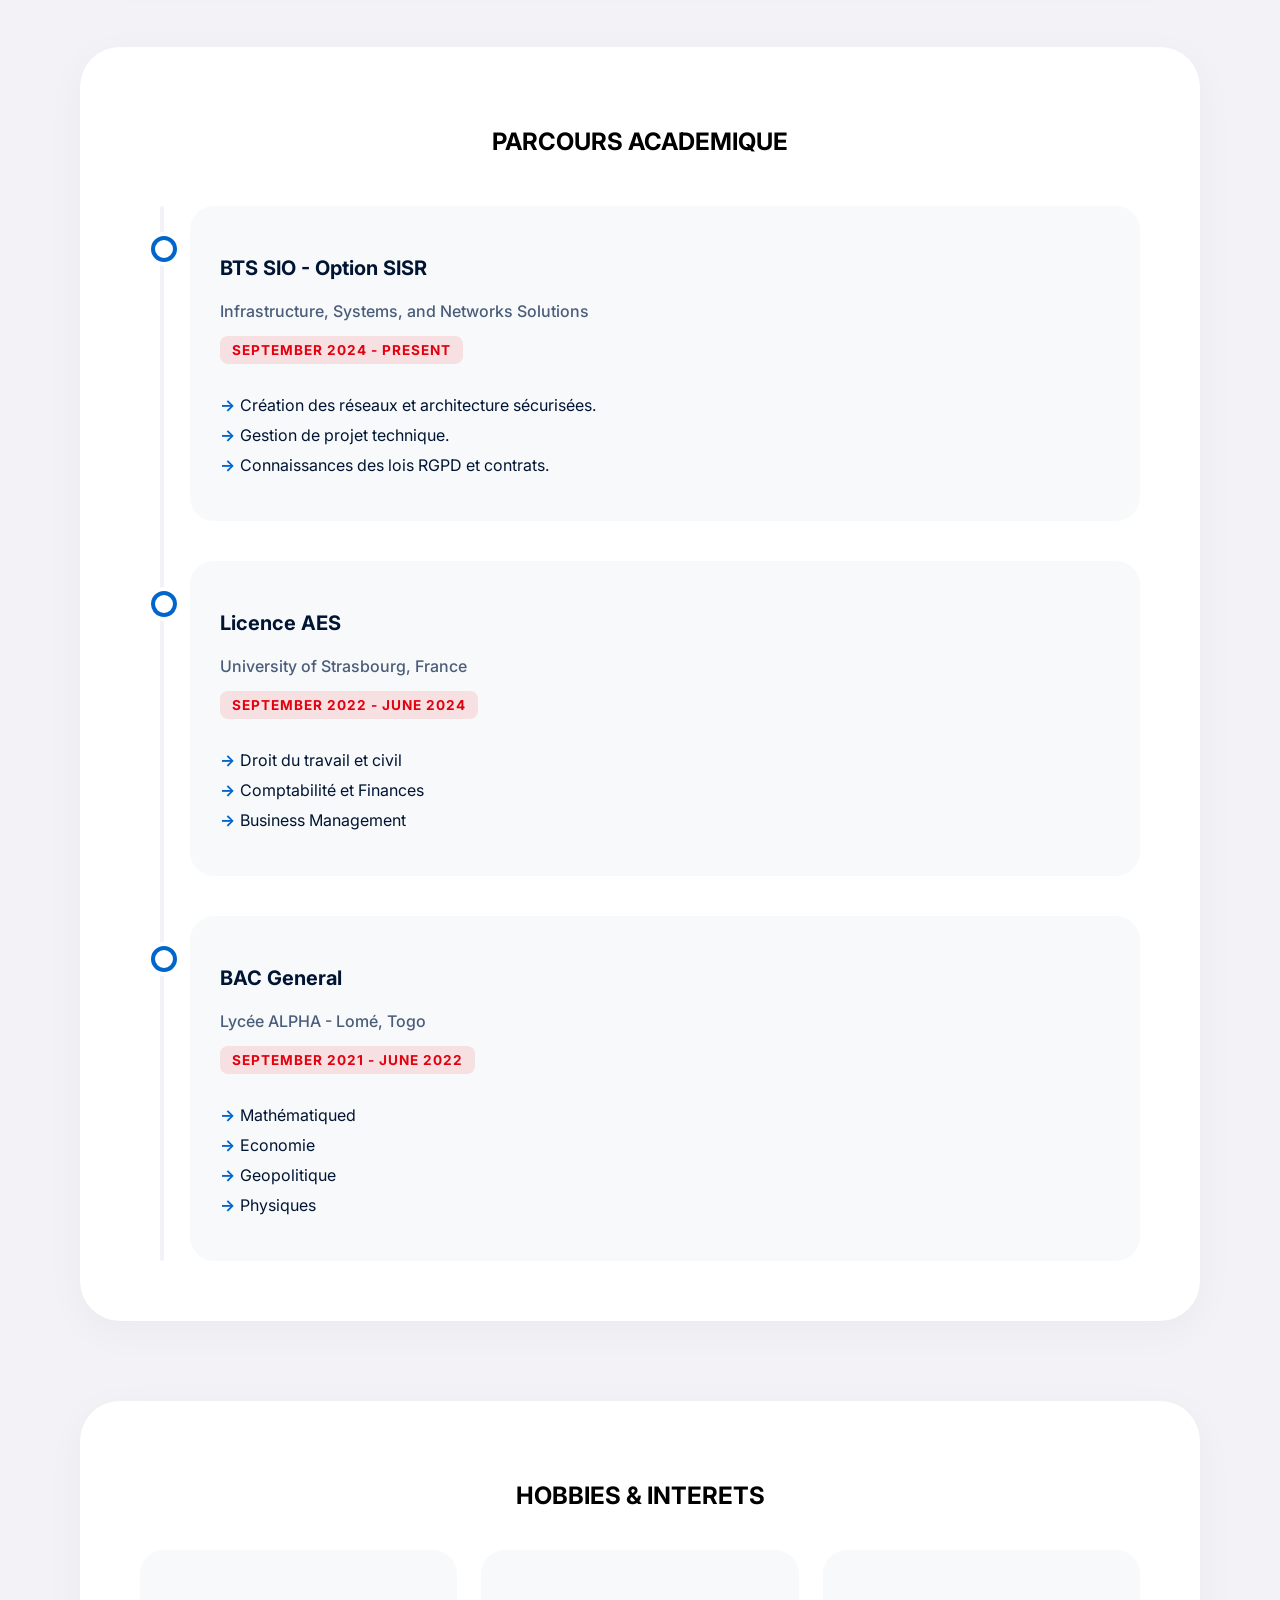
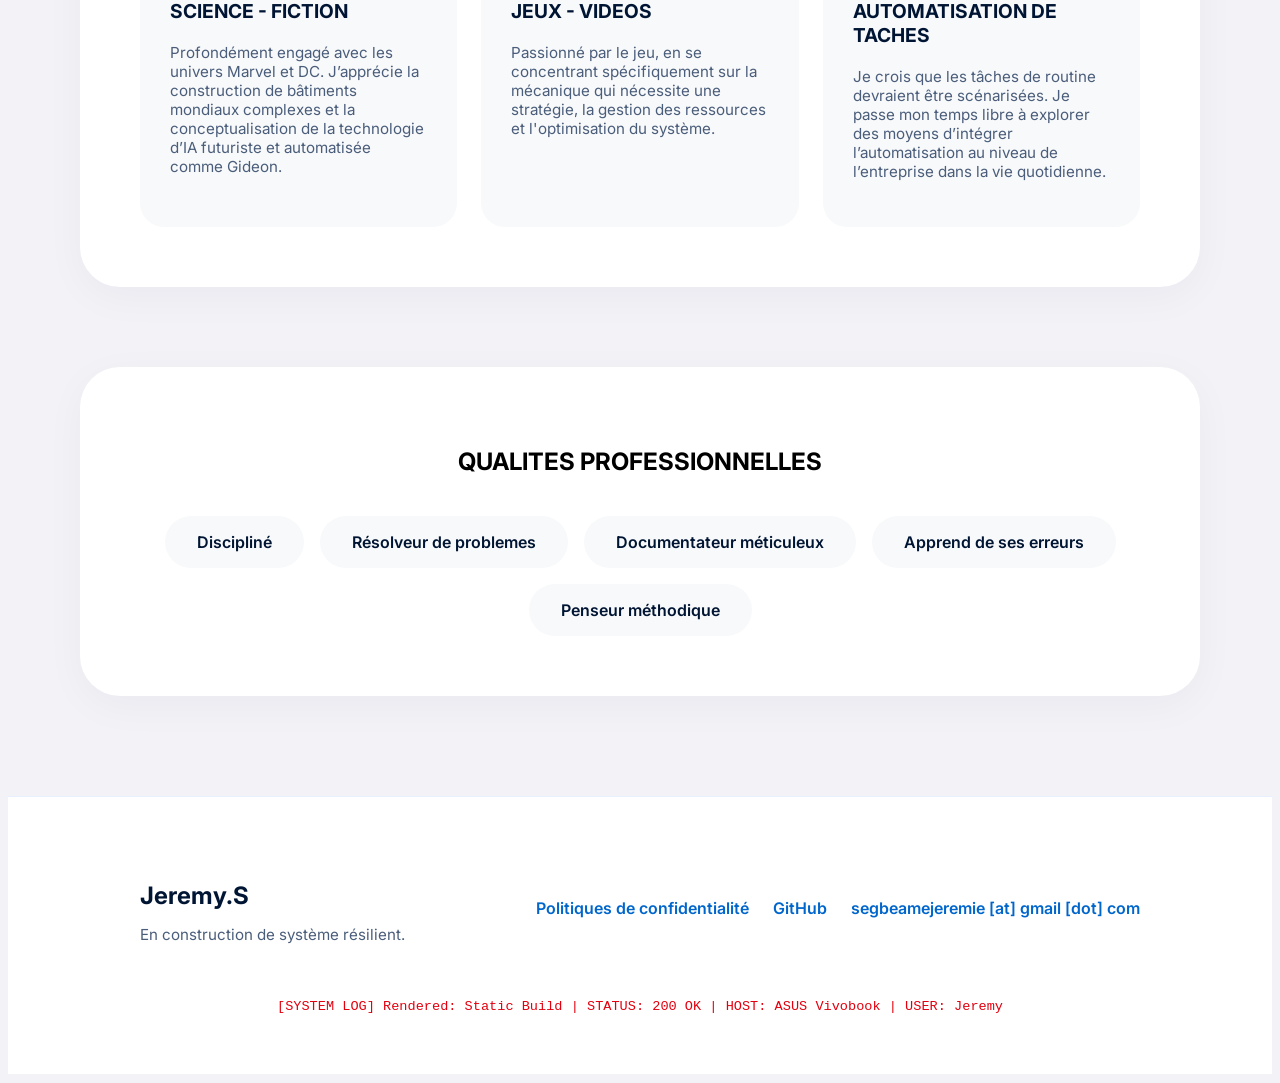
==== commit 43a9ae32: "Mise à jour orthographe" ====
--- a/index.html
+++ b/index.html
@@ -206,11 +206,11 @@
     </div>
 
     <div class="qualities-container" style="background-color: #FFFFFF; border-radius: 40px; padding: 60px; max-width: 1000px; margin: 0 auto 80px auto; box-shadow: 0 10px 40px rgba(0, 21, 51, 0.04);">
-        <h2 style="text-align: center; margin-bottom: 40px;">PROFESSIONAL QUALITIES</h2>
+        <h2 style="text-align: center; margin-bottom: 40px;">QUALITES PROFESSIONNELLES</h2>
     
         <div class="tag-cloud">
             <div class="quality-tag">Discipliné</div>
-                <div class="quality-tag">Resolveur de problemes.</div>
+                <div class="quality-tag">Résolveur de problemes</div>
                     <div class="quality-tag">Documentateur méticuleux</div>
                         <div class="quality-tag">Apprend de ses erreurs</div>
                             <div class="quality-tag">Penseur méthodique</div>
@@ -221,7 +221,7 @@
         <div class="footer-content">
             <div class="footer-brand">
                 <h3>Jeremy.S</h3>
-                <p>En construction de système résilient qui log tout.</p>
+                <p>En construction de système résilient.</p>
             </div>
             
             <div class="footer-links">
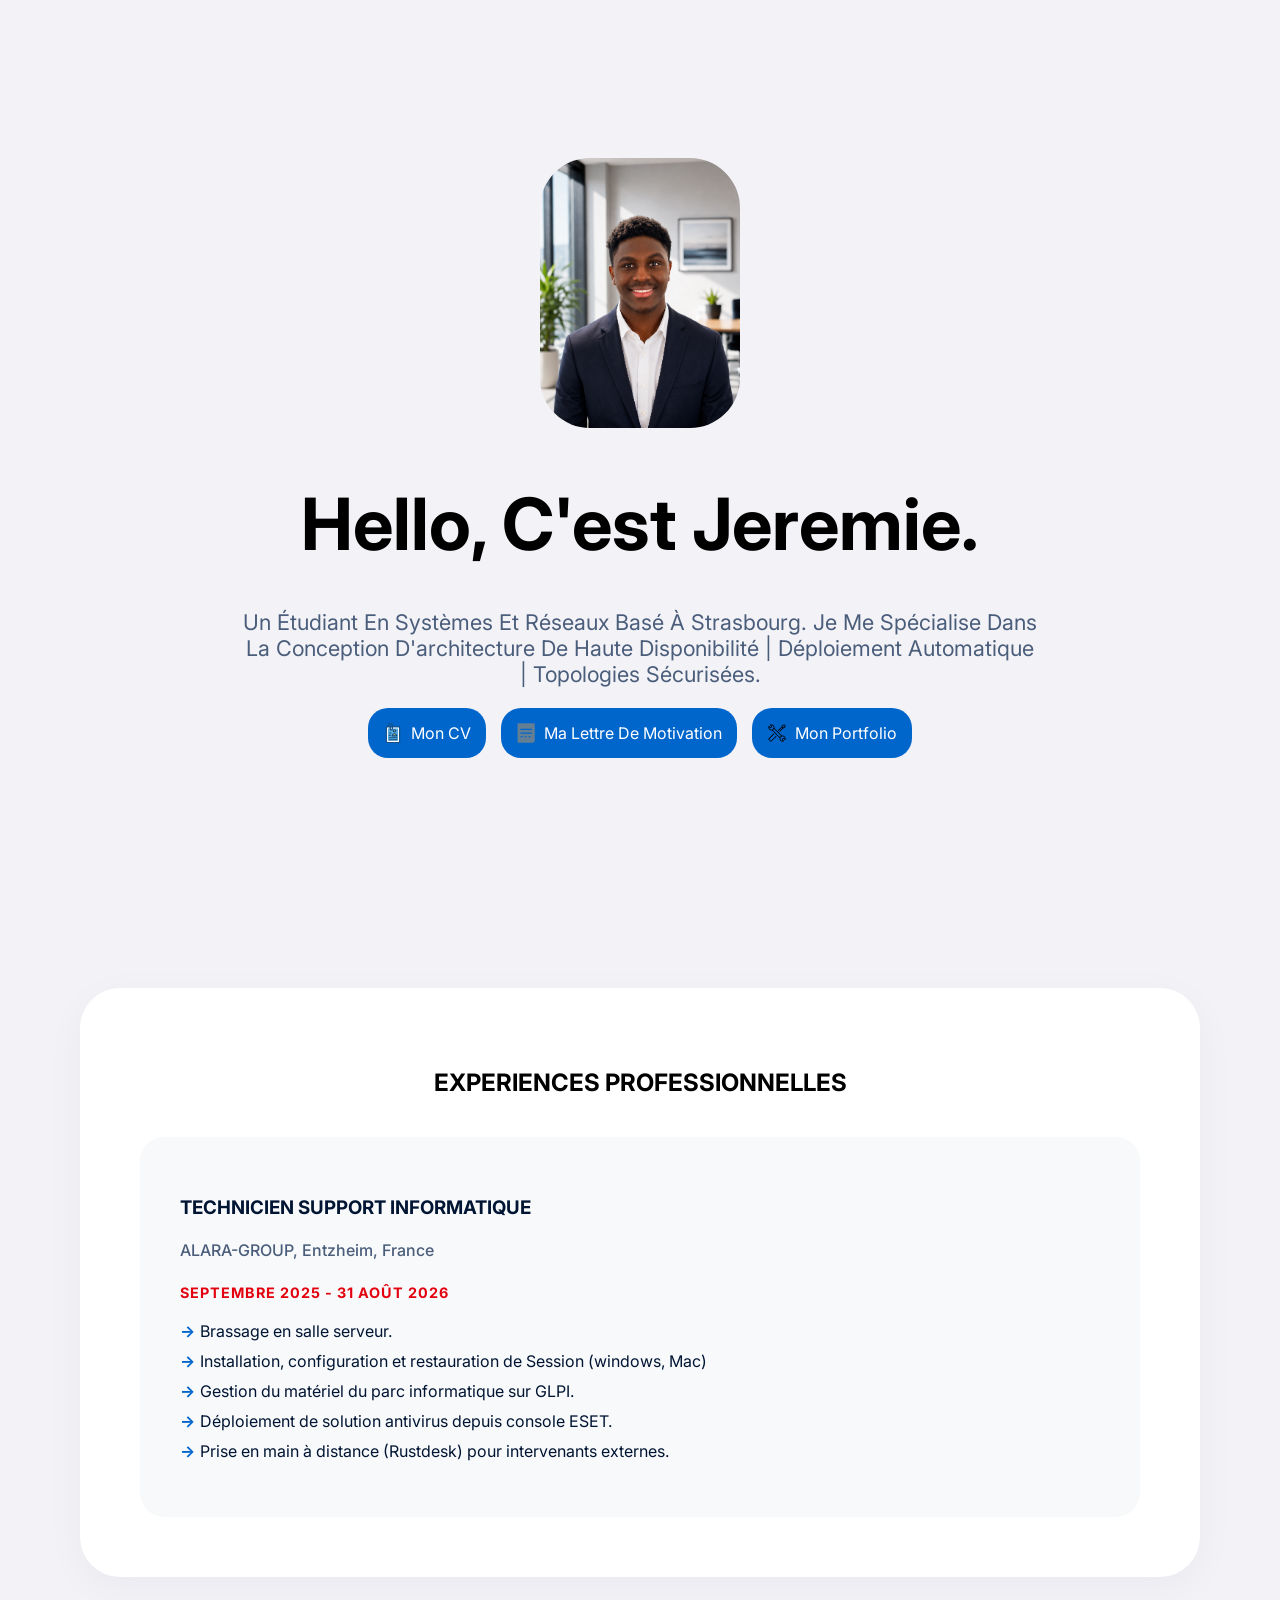
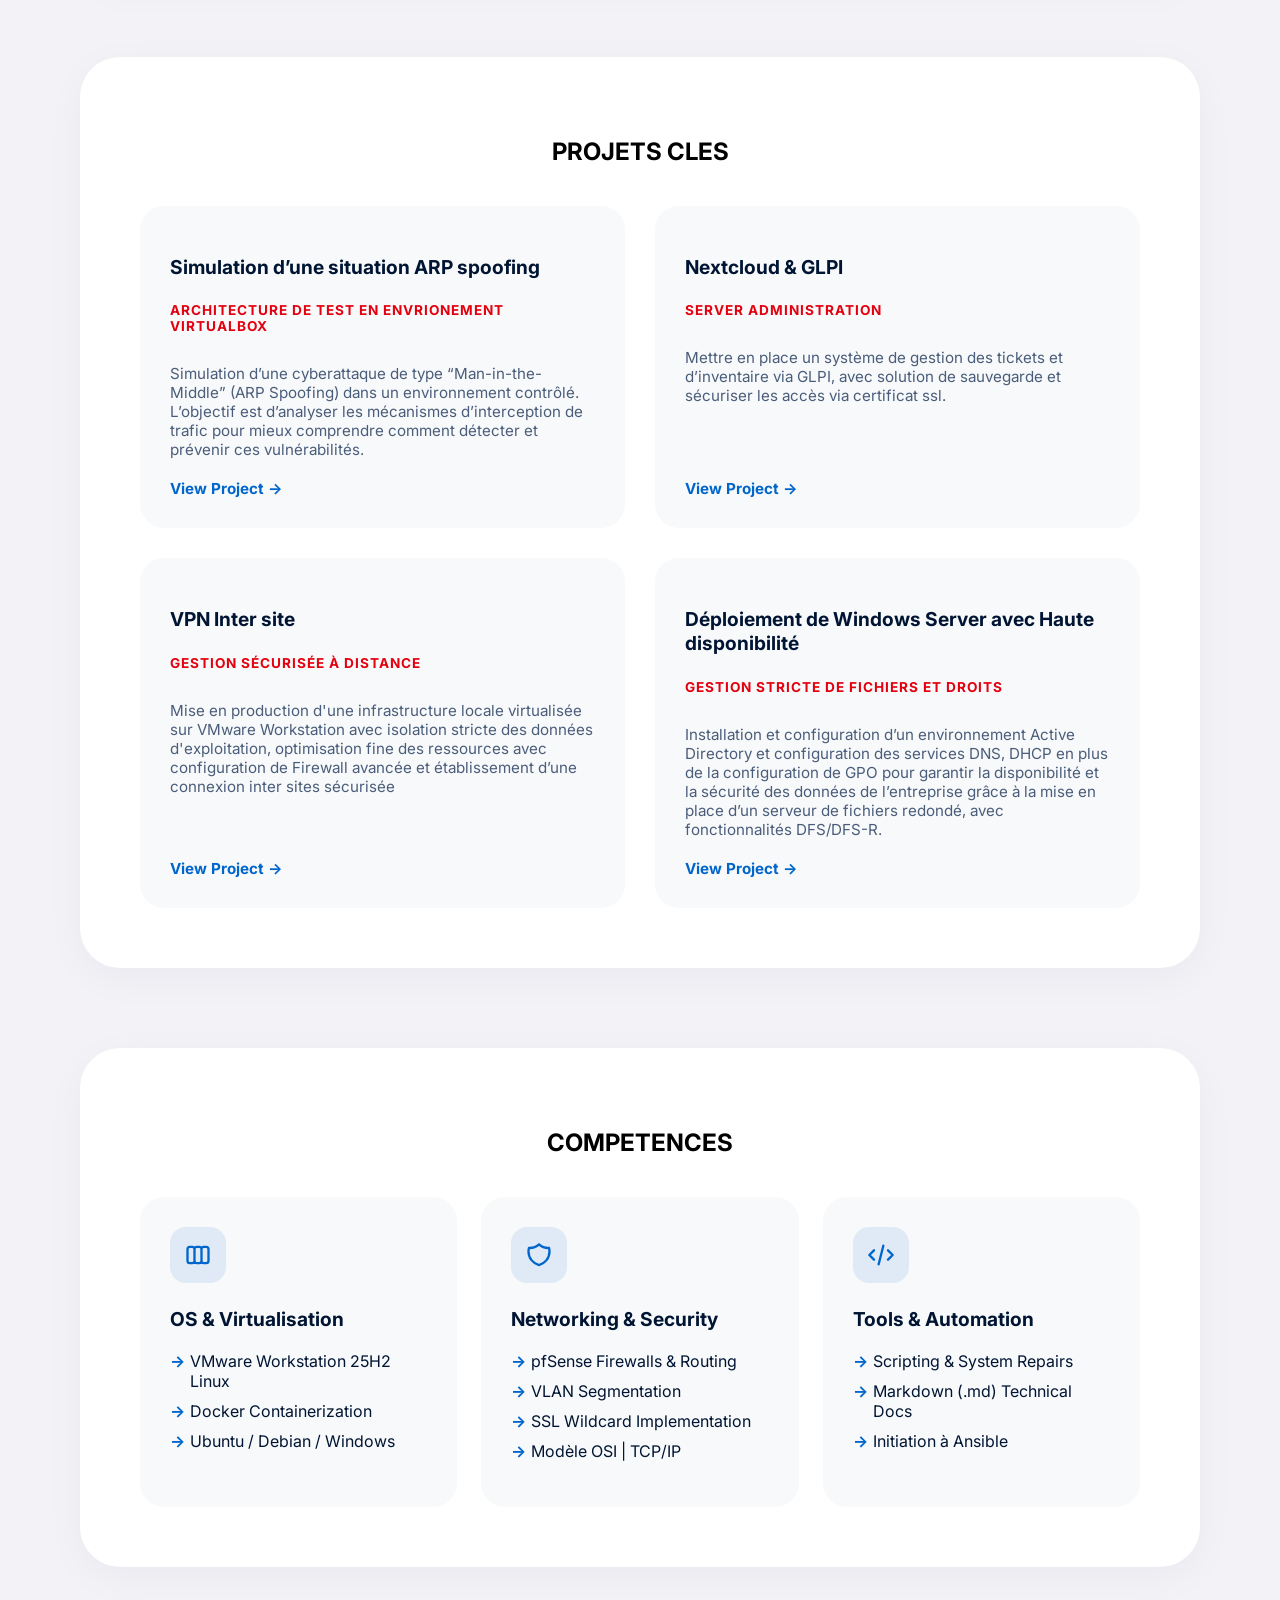
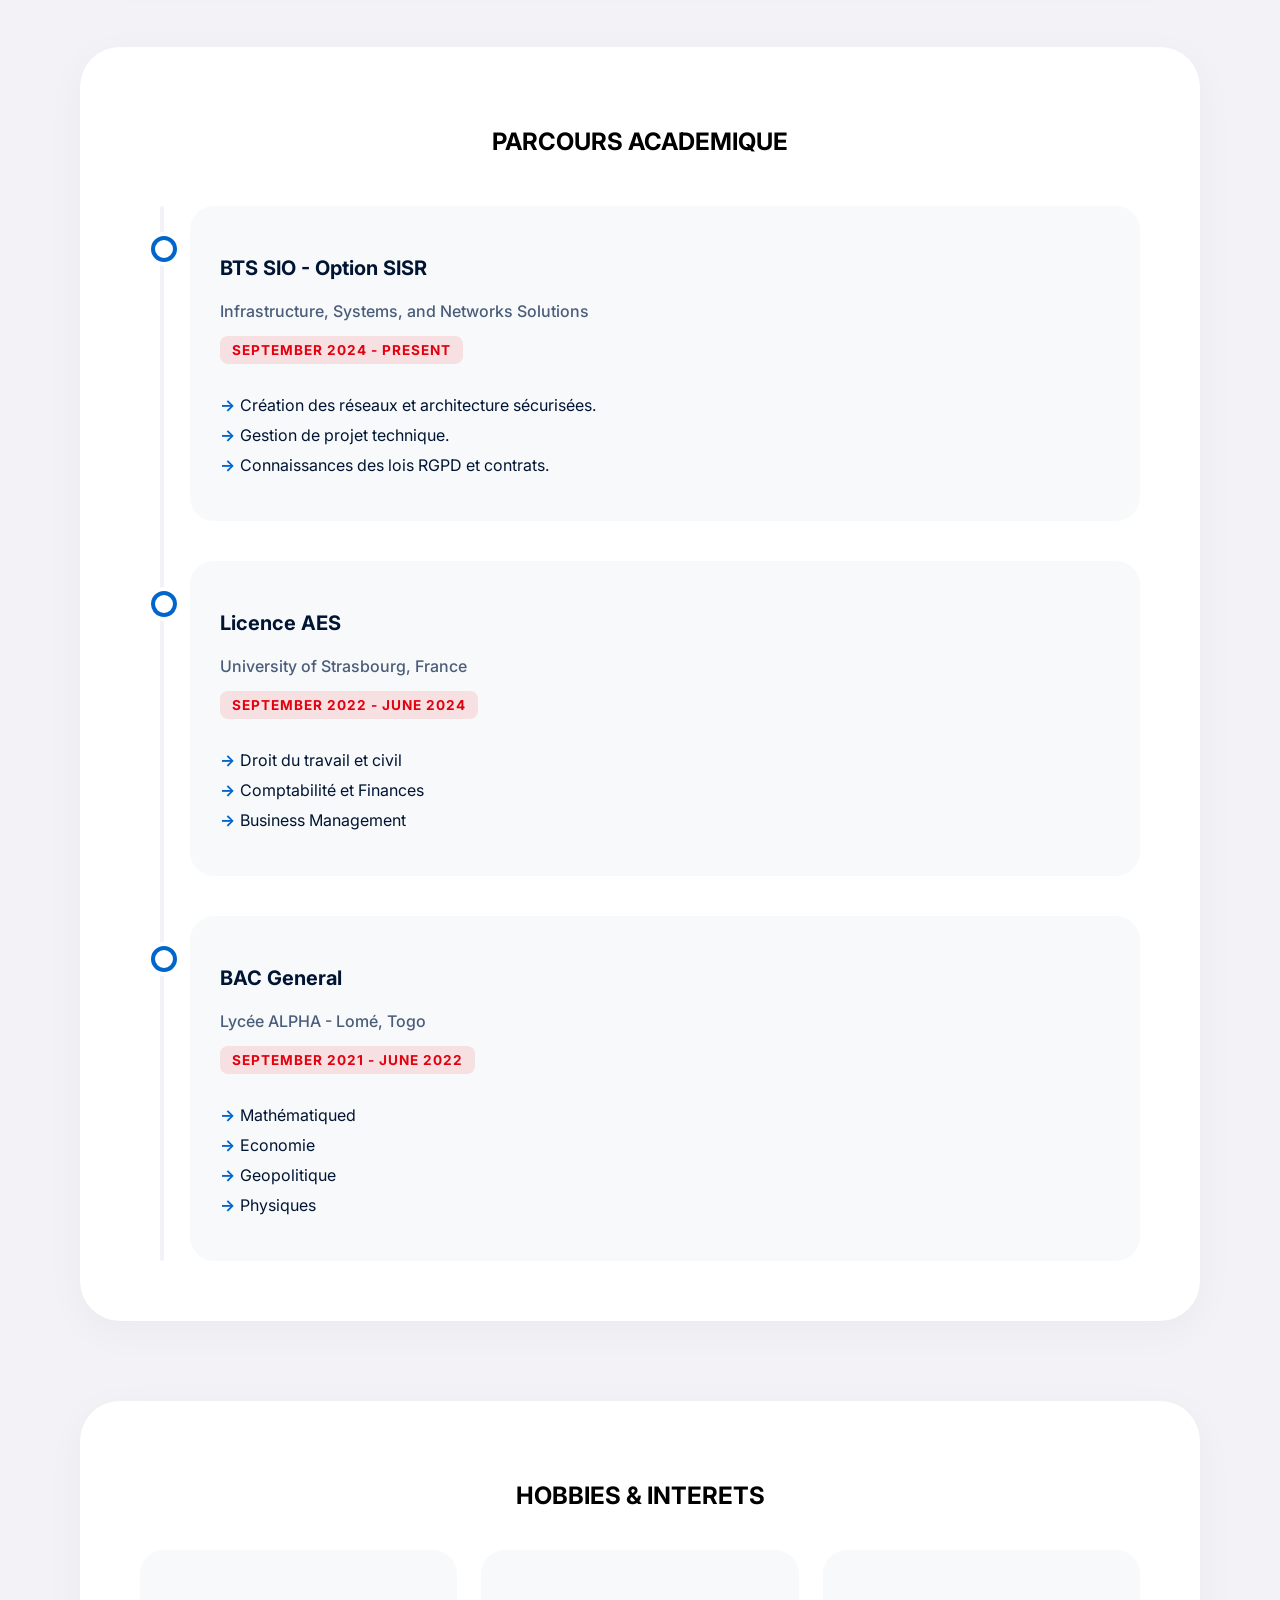
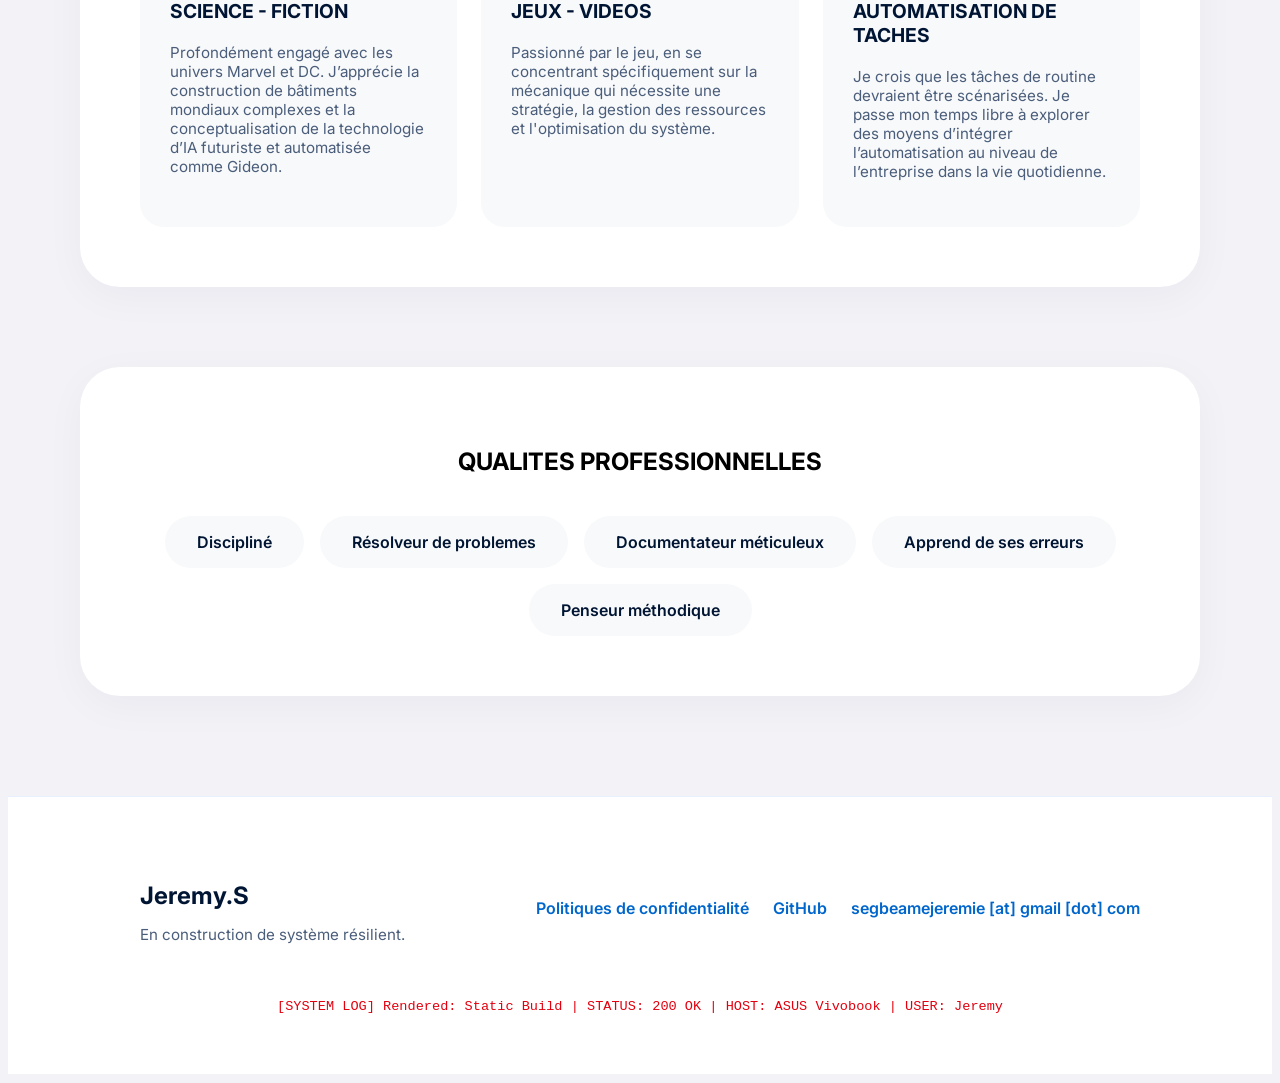
==== commit 5c219fa8: "feat: ajout du boutton portfolio et sa config" ====
--- a/index.html
+++ b/index.html
@@ -26,6 +26,9 @@
                 <img src="Icones/coverletter.svg" alt="Letter Icon" class="coverletter">
         Ma lettre de motivation
             </a>
+            <a href="https://wordpress-1570307-6114524.cloudwaysapps.com" class="btn-link">
+                <img src="Icones/repair.svg" alt="portfolio icon" class="portfolio">
+                Mon Portfolio</a>
         </div>
         
     </div>
--- a/style.css
+++ b/style.css
@@ -97,6 +97,12 @@
 {
     width: 20px;
     height: 20px;   
+}
+
+.portfolio
+{
+    width: 20px;
+    height: 20px;
 }
 
 ul {
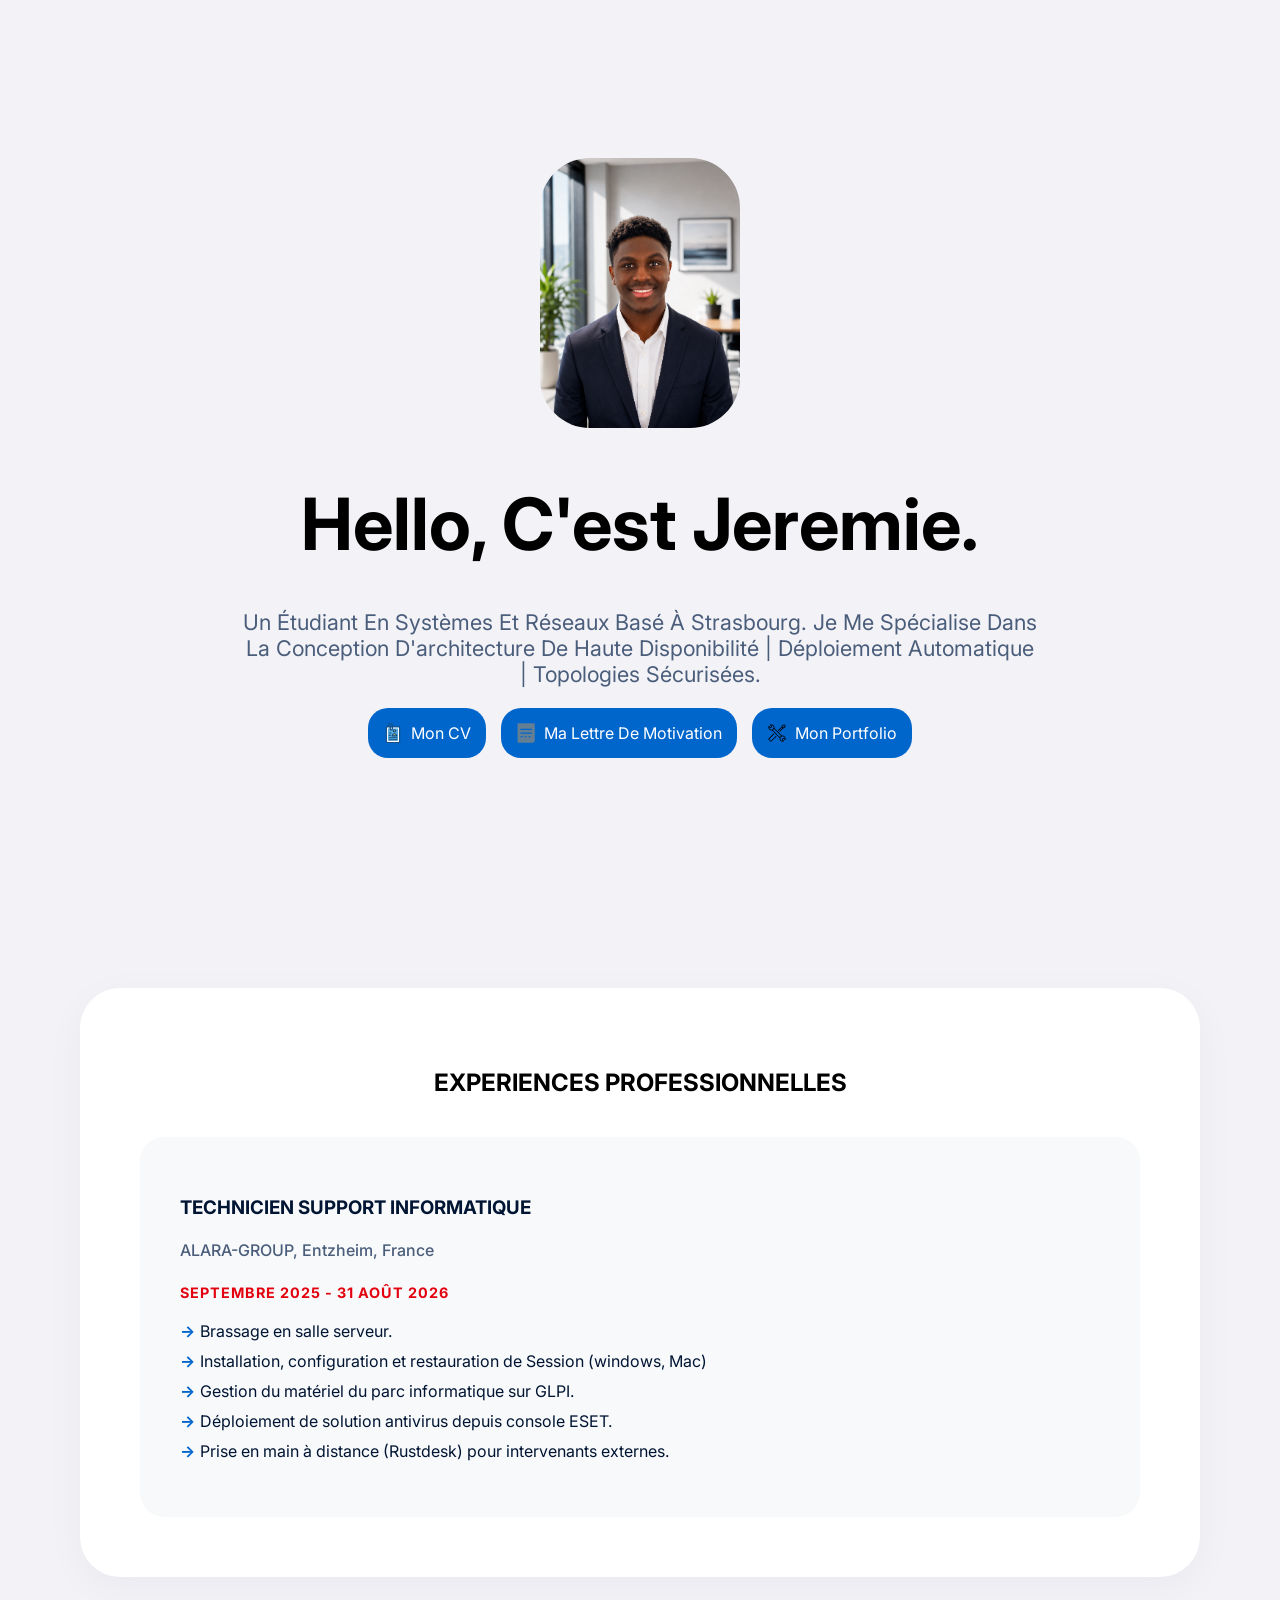
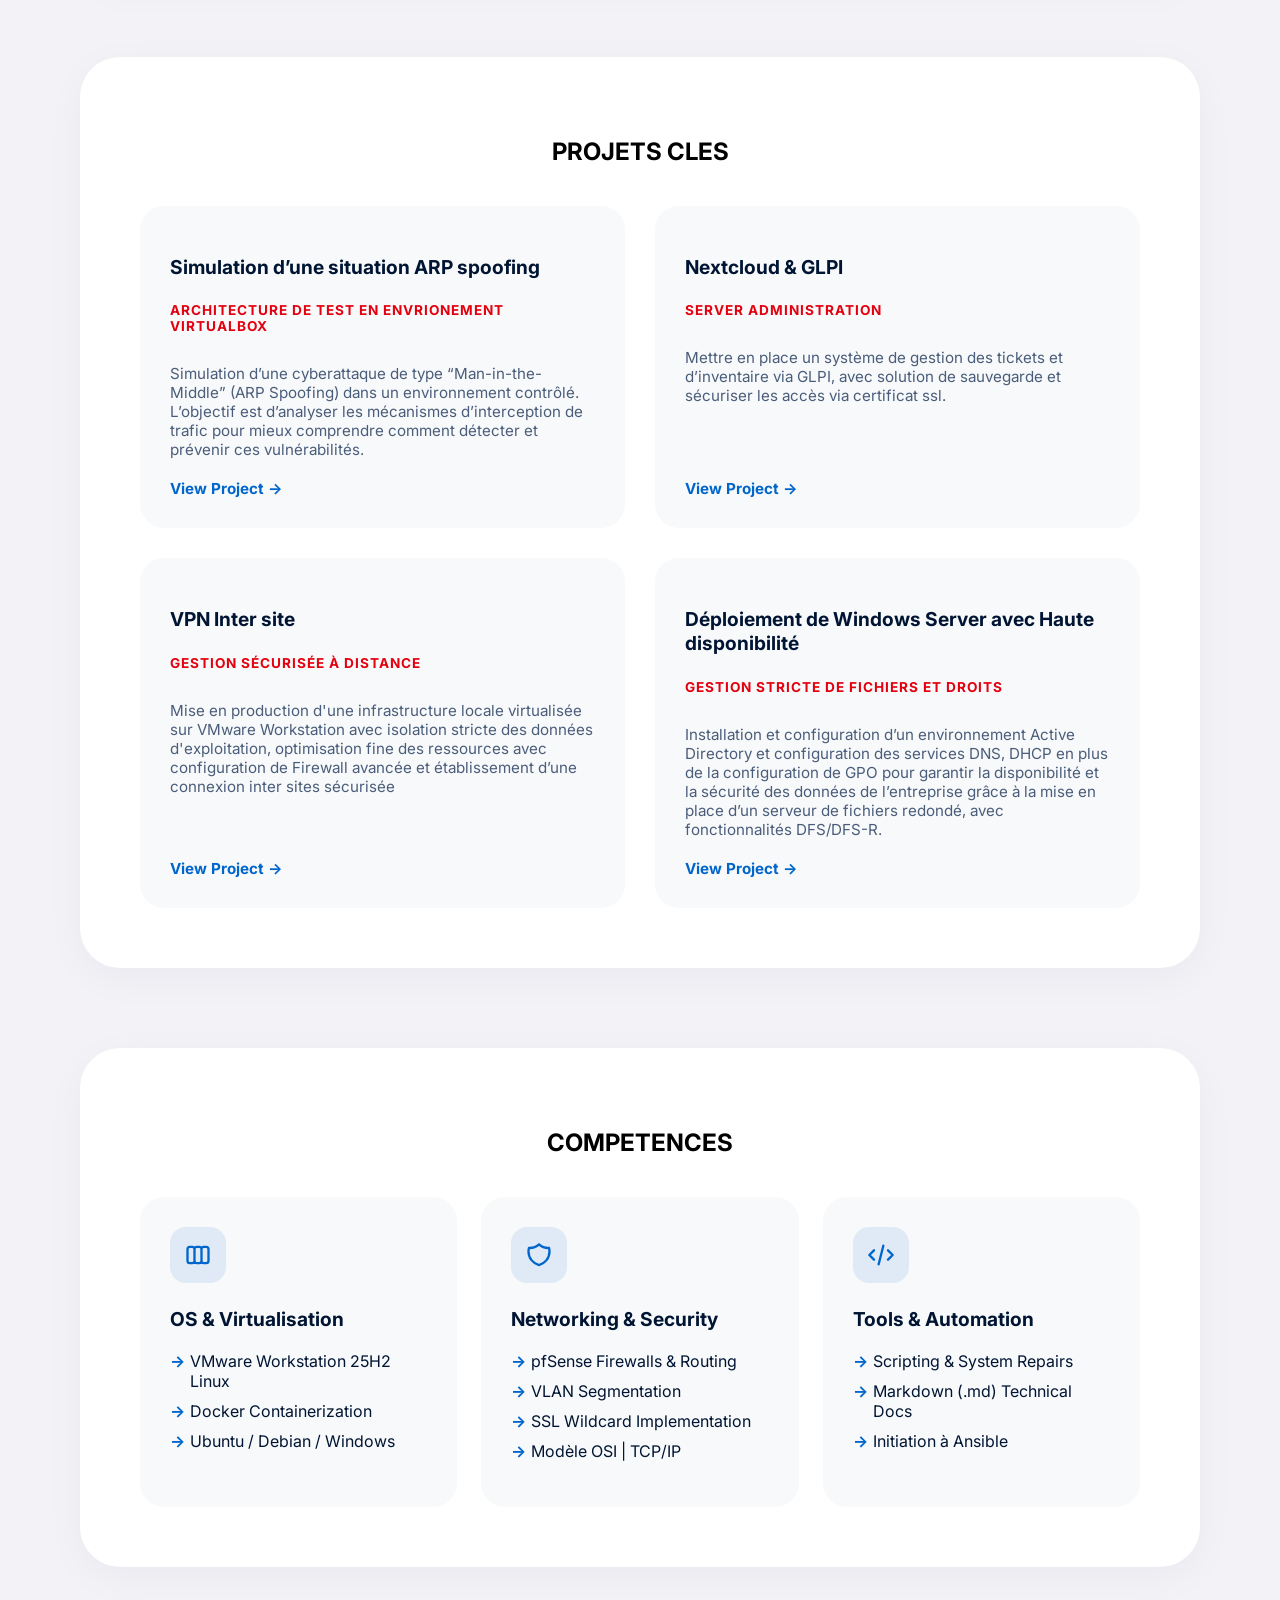
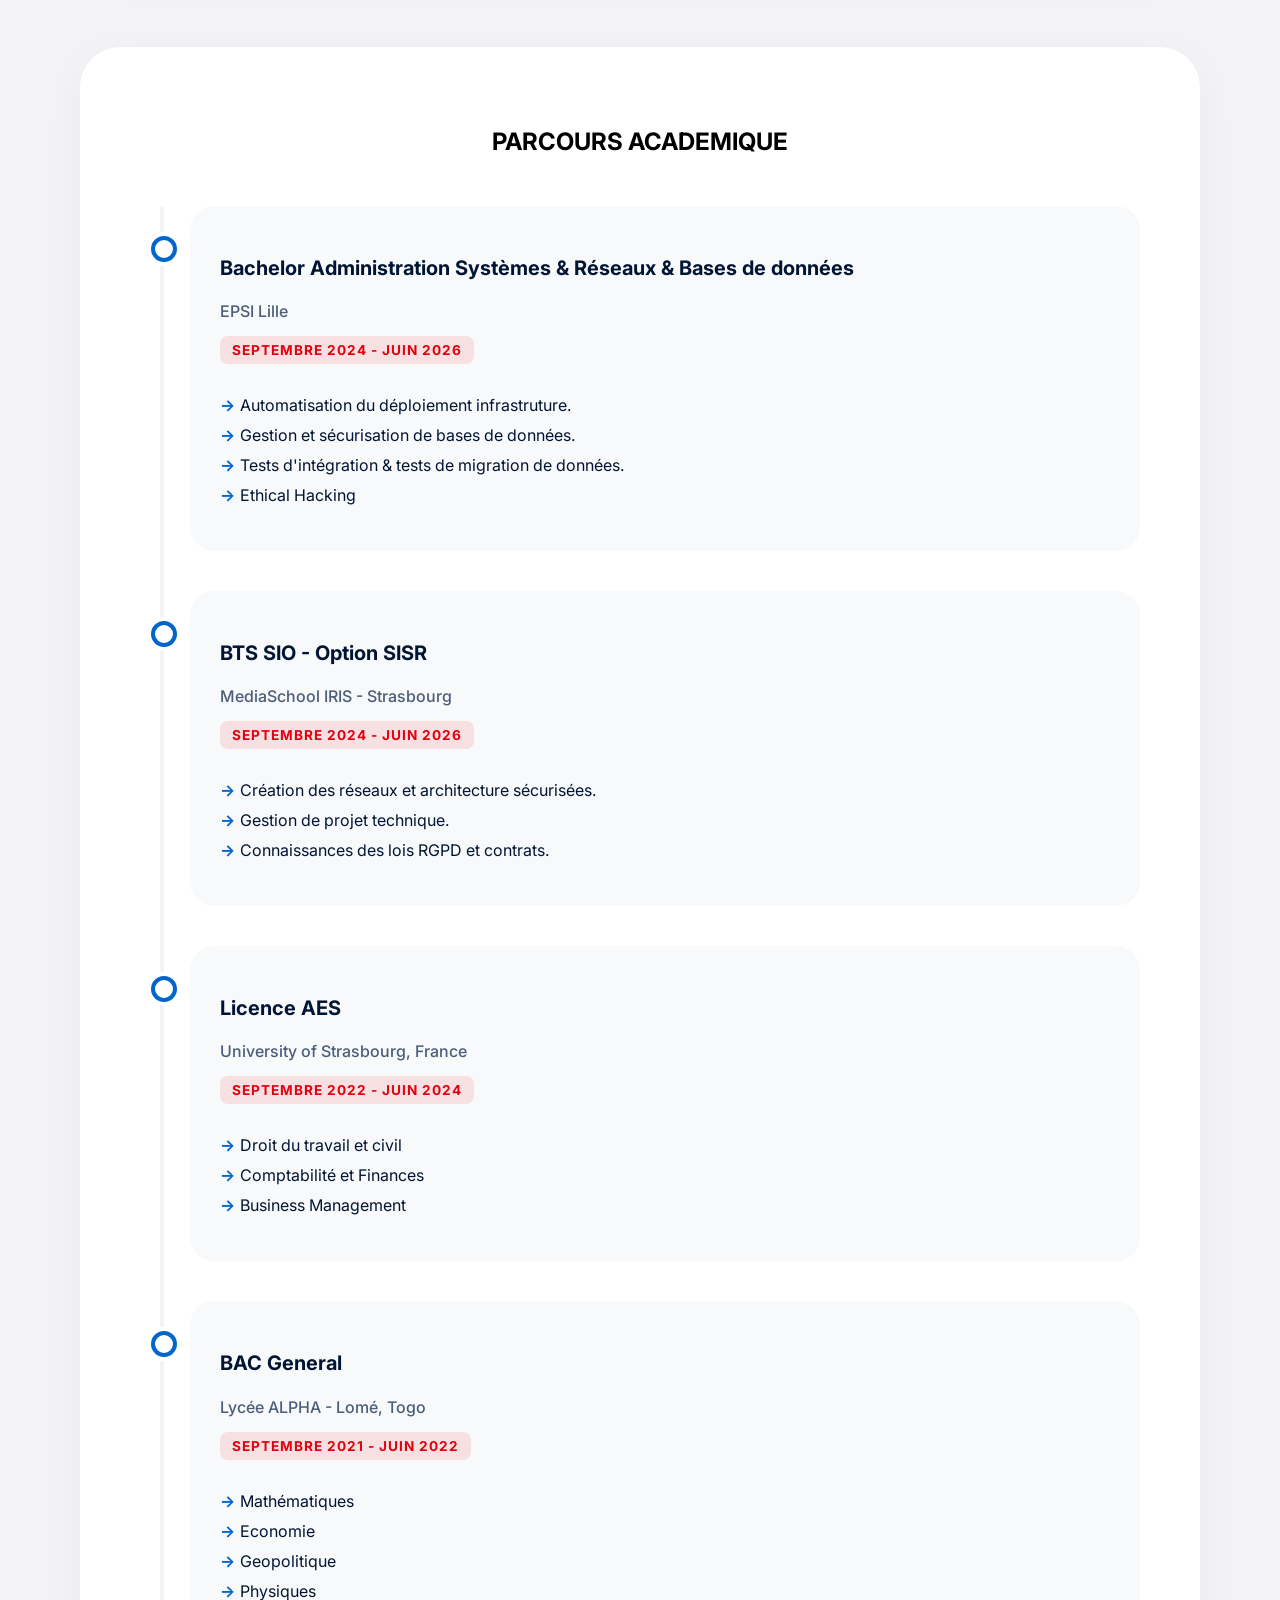
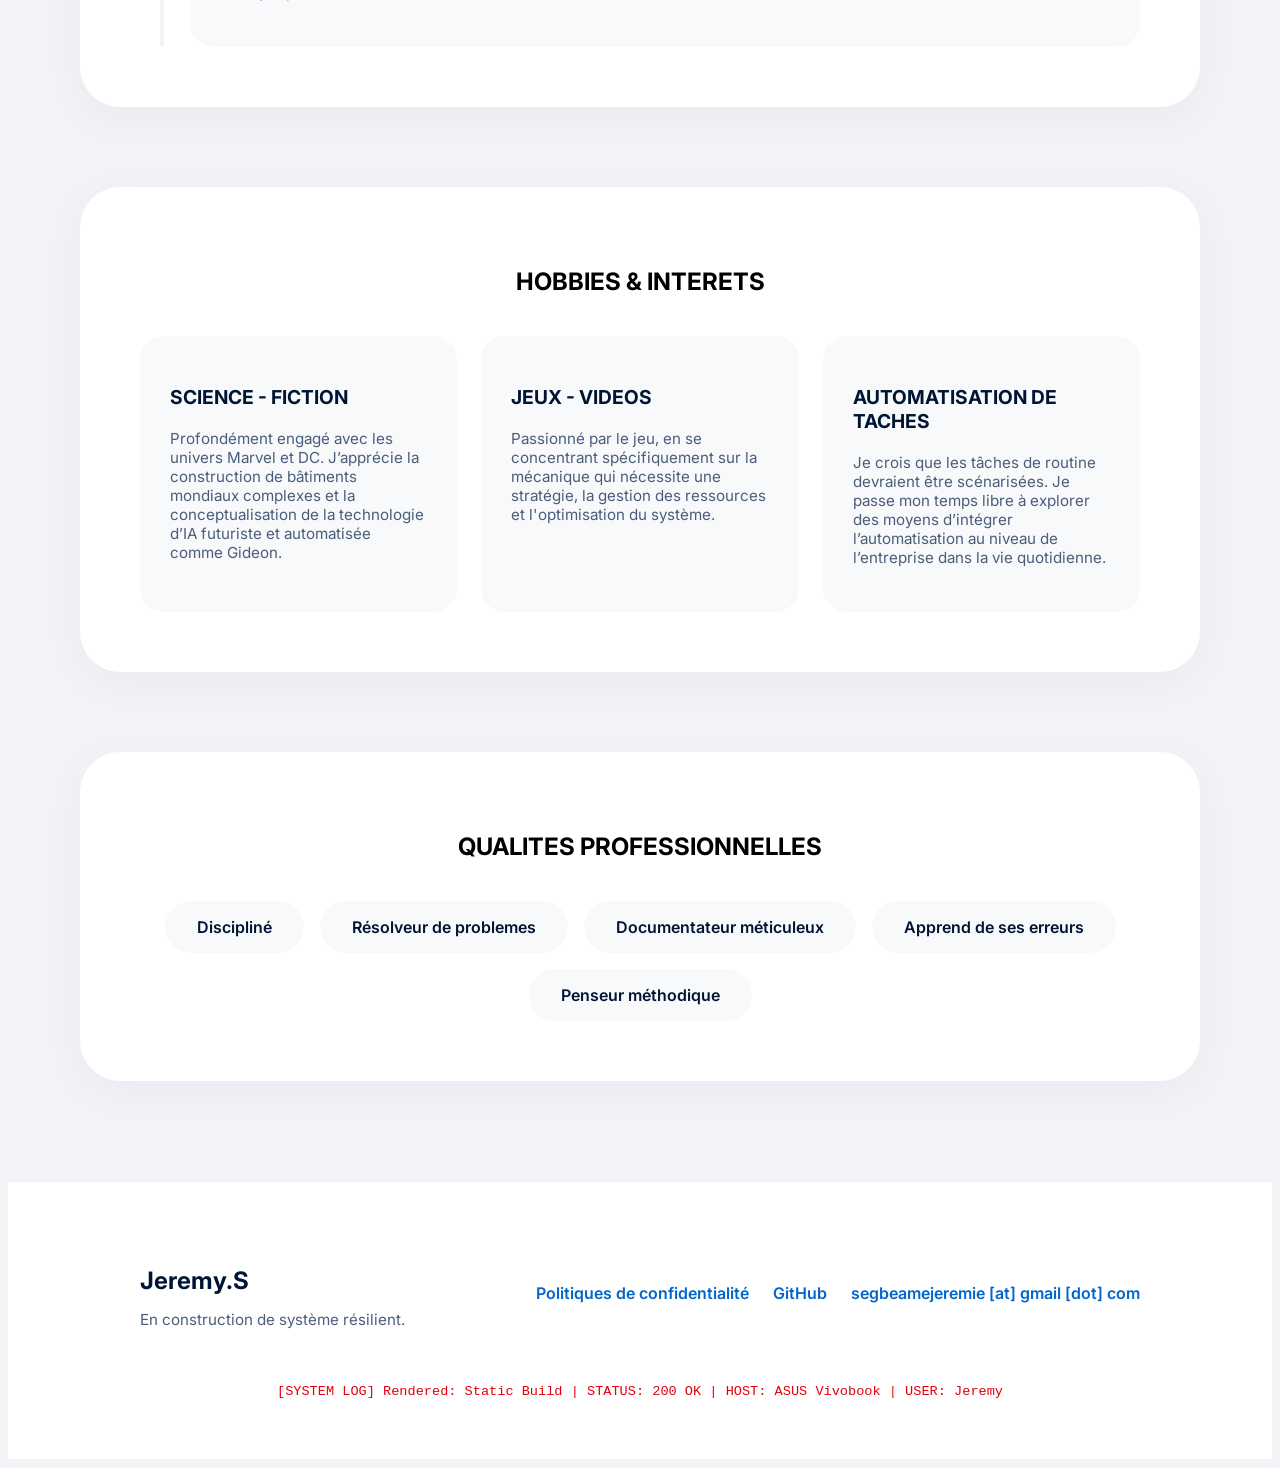
==== commit 9711249c: "Fix: correction fautes d'orthographe, suppression lien de portfolio en attendant le développement du" ====
--- a/index.html
+++ b/index.html
@@ -26,7 +26,7 @@
                 <img src="Icones/coverletter.svg" alt="Letter Icon" class="coverletter">
         Ma lettre de motivation
             </a>
-            <a href="https://wordpress-1570307-6114524.cloudwaysapps.com" class="btn-link">
+            <a href="#" class="btn-link">
                 <img src="Icones/repair.svg" alt="portfolio icon" class="portfolio">
                 Mon Portfolio</a>
         </div>
@@ -139,9 +139,24 @@
             <div class="timeline-item">
                 <div class="timeline-dot"></div>
                     <div class="timeline-content">
+                        <h3>Bachelor Administration Systèmes & Réseaux & Bases de données</h3>
+                        <h4>EPSI Lille</h4>
+                        <span class="timeline-date">Septembre 2024 - Juin 2026</span>
+                        <ul class="mission-list">
+                            <li>Automatisation du déploiement infrastruture.</li>
+                            <li>Gestion et sécurisation de bases de données.</li>
+                            <li>Tests d'intégration & tests de migration de données.</li>
+                            <li>Ethical Hacking</li>
+                        </ul>
+                    </div>
+            </div>
+
+            <div class="timeline-item">
+                <div class="timeline-dot"></div>
+                    <div class="timeline-content">
                         <h3>BTS SIO - Option SISR</h3>
-                        <h4>Infrastructure, Systems, and Networks Solutions</h4>
-                        <span class="timeline-date">September 2024 - Present</span>
+                        <h4>MediaSchool IRIS - Strasbourg</h4>
+                        <span class="timeline-date">Septembre 2024 - Juin 2026</span>
                         <ul class="mission-list">
                             <li>Création des réseaux et architecture sécurisées.</li>
                             <li>Gestion de projet technique.</li>
@@ -155,7 +170,7 @@
                     <div class="timeline-content">
                         <h3>Licence AES</h3>
                         <h4>University of Strasbourg, France</h4>
-                        <span class="timeline-date">September 2022 - June 2024</span>
+                        <span class="timeline-date">Septembre 2022 - Juin 2024</span>
                         <ul class="mission-list">
                             <li>Droit du travail et civil</li>
                             <li>Comptabilité et Finances</li>
@@ -169,9 +184,9 @@
                     <div class="timeline-content">
                         <h3>BAC General</h3>
                         <h4>Lycée ALPHA - Lomé, Togo</h4>
-                        <span class="timeline-date">September 2021 - June 2022</span>
-                        <ul class="mission-list">
-                            <li>Mathématiqued</li>
+                        <span class="timeline-date">Septembre 2021 - Juin 2022</span>
+                        <ul class="mission-list">
+                            <li>Mathématiques</li>
                             <li>Economie</li>
                             <li>Geopolitique</li>
                             <li>Physiques</li>
@@ -241,4 +256,4 @@
         </div>
     </footer>
 </body>
-</html>+</html>
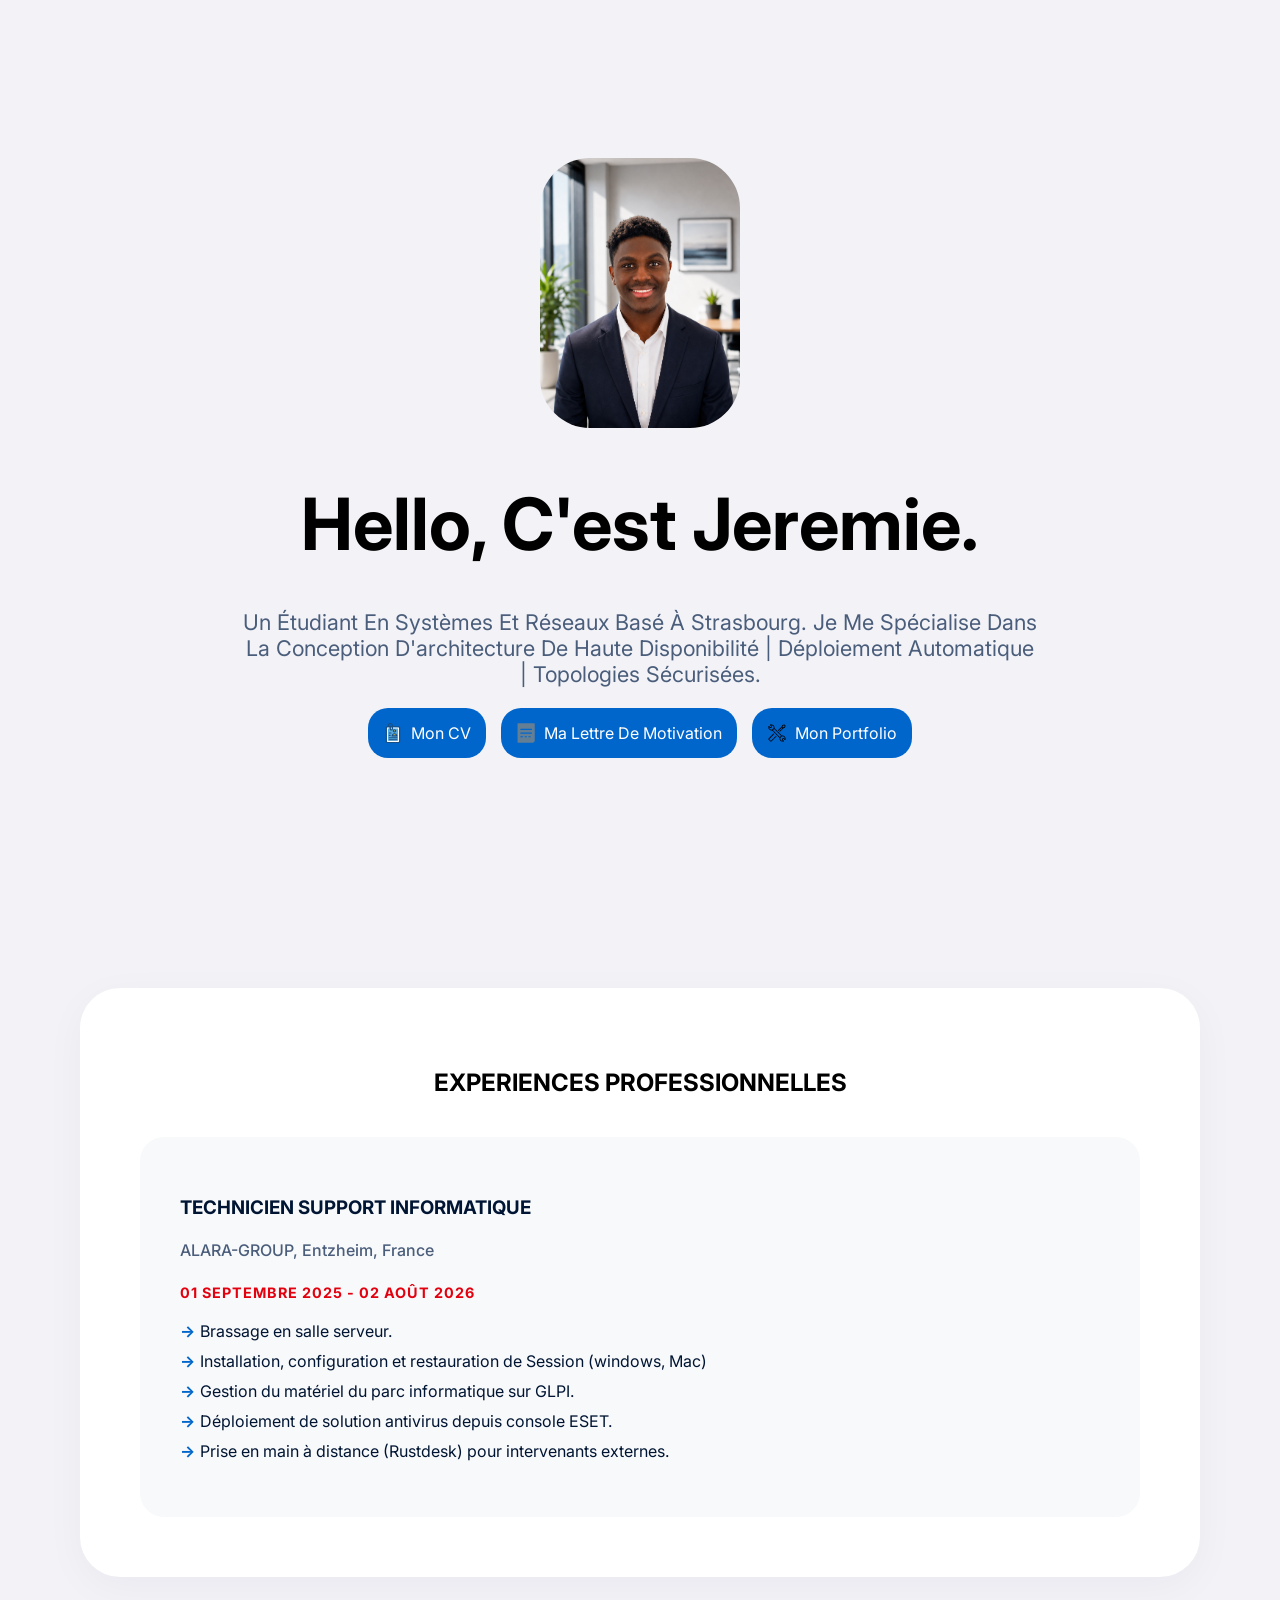
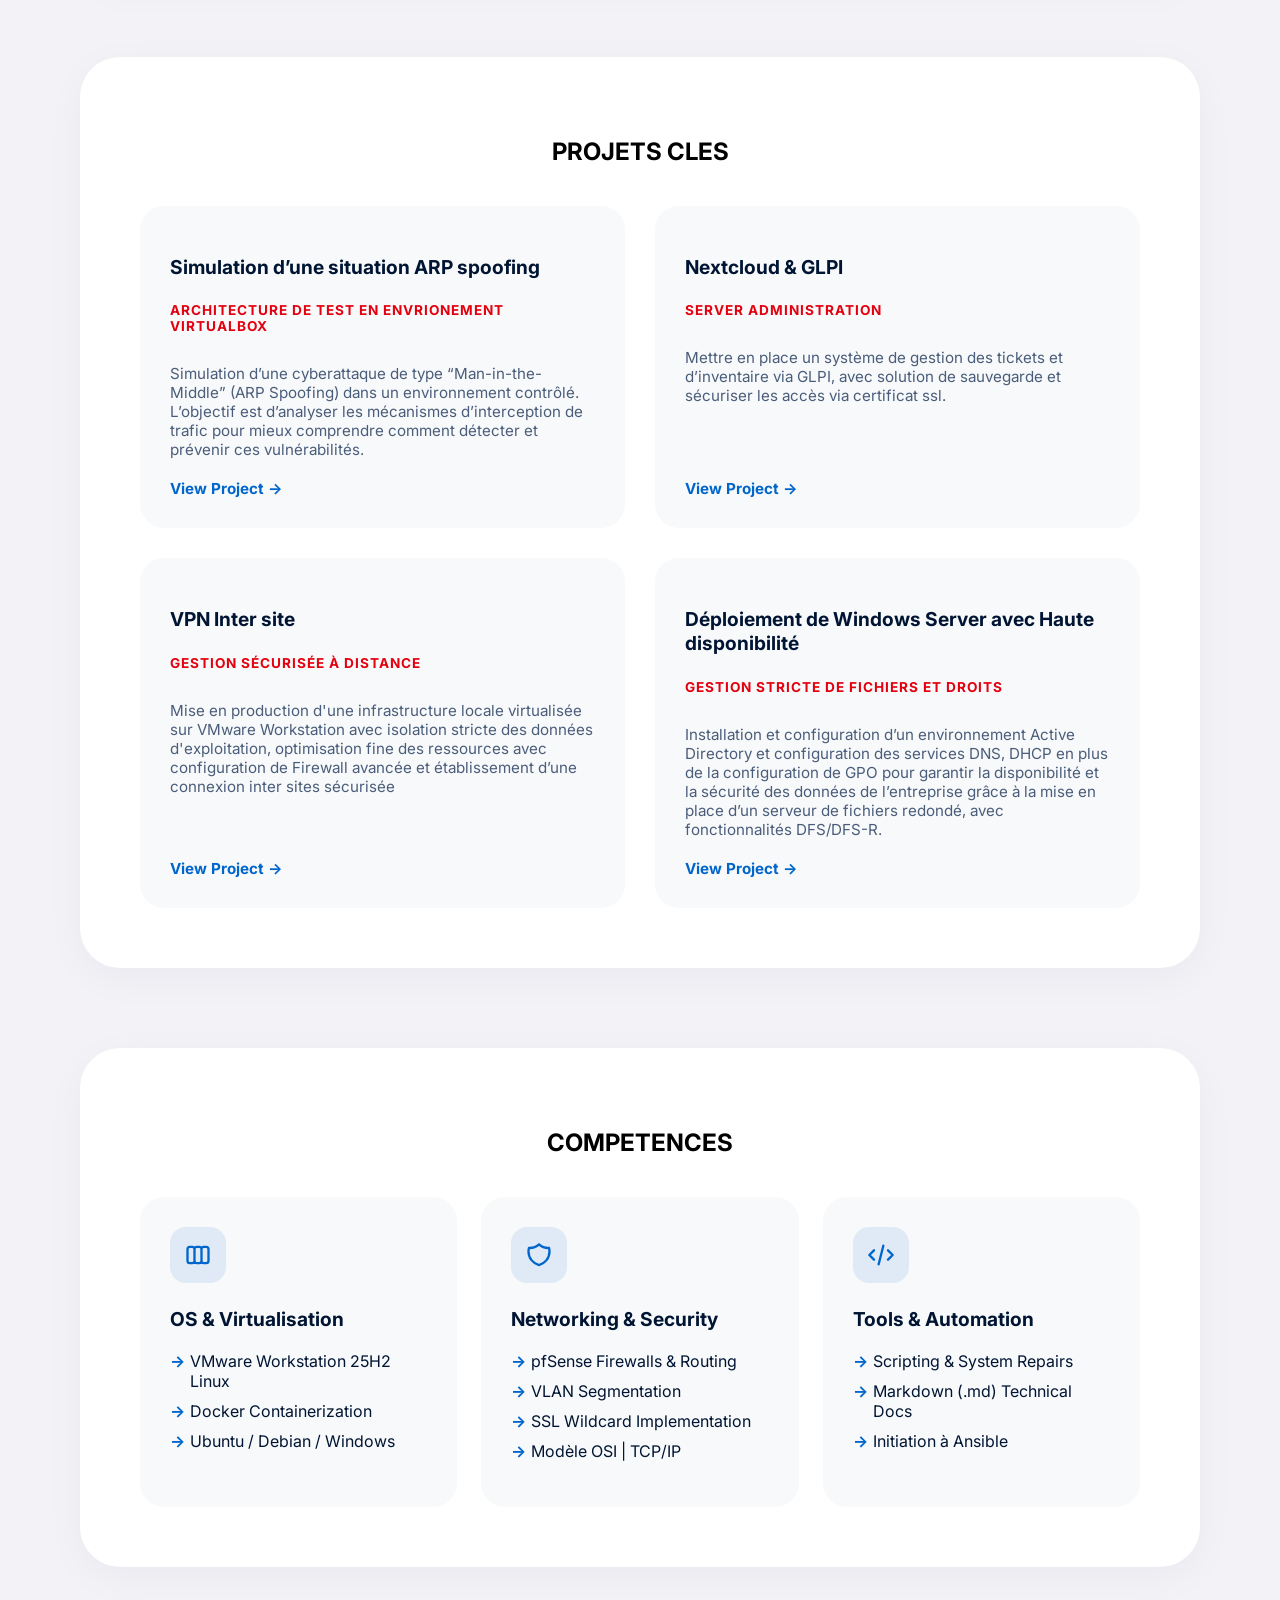
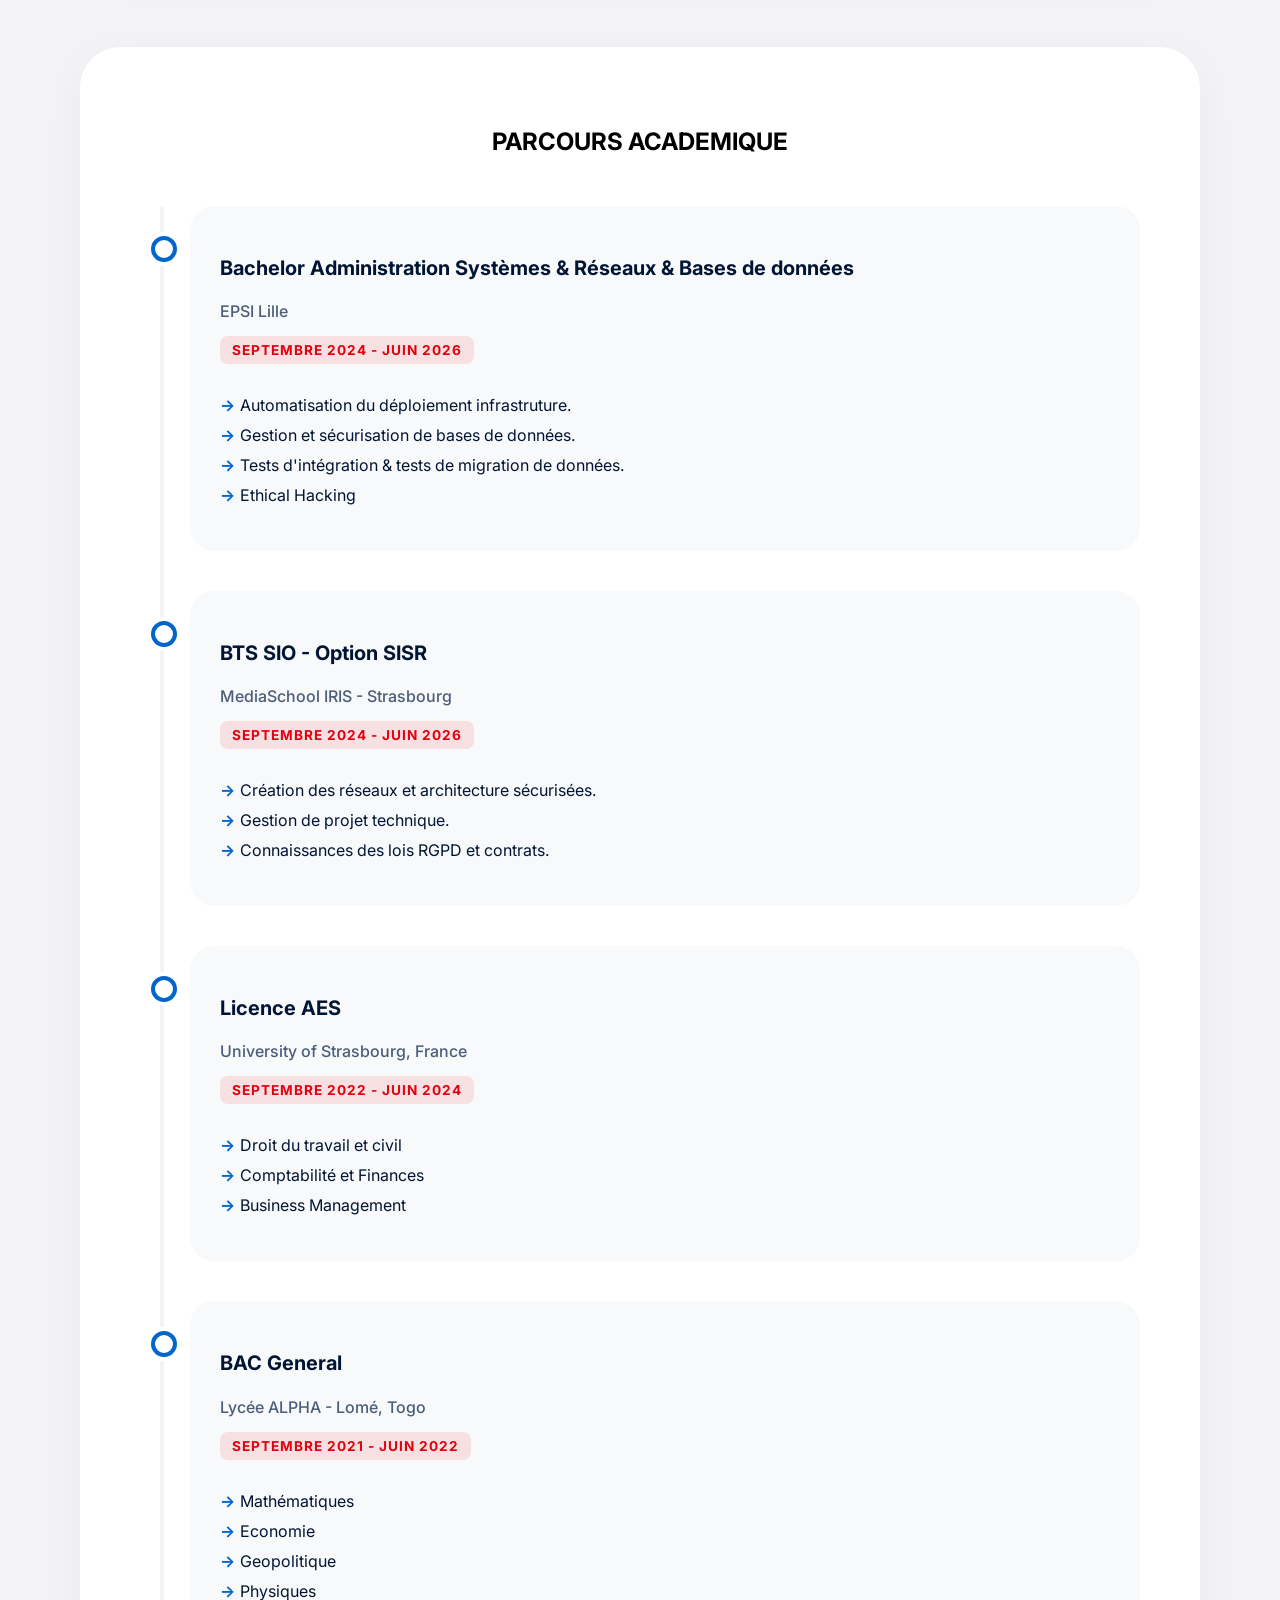
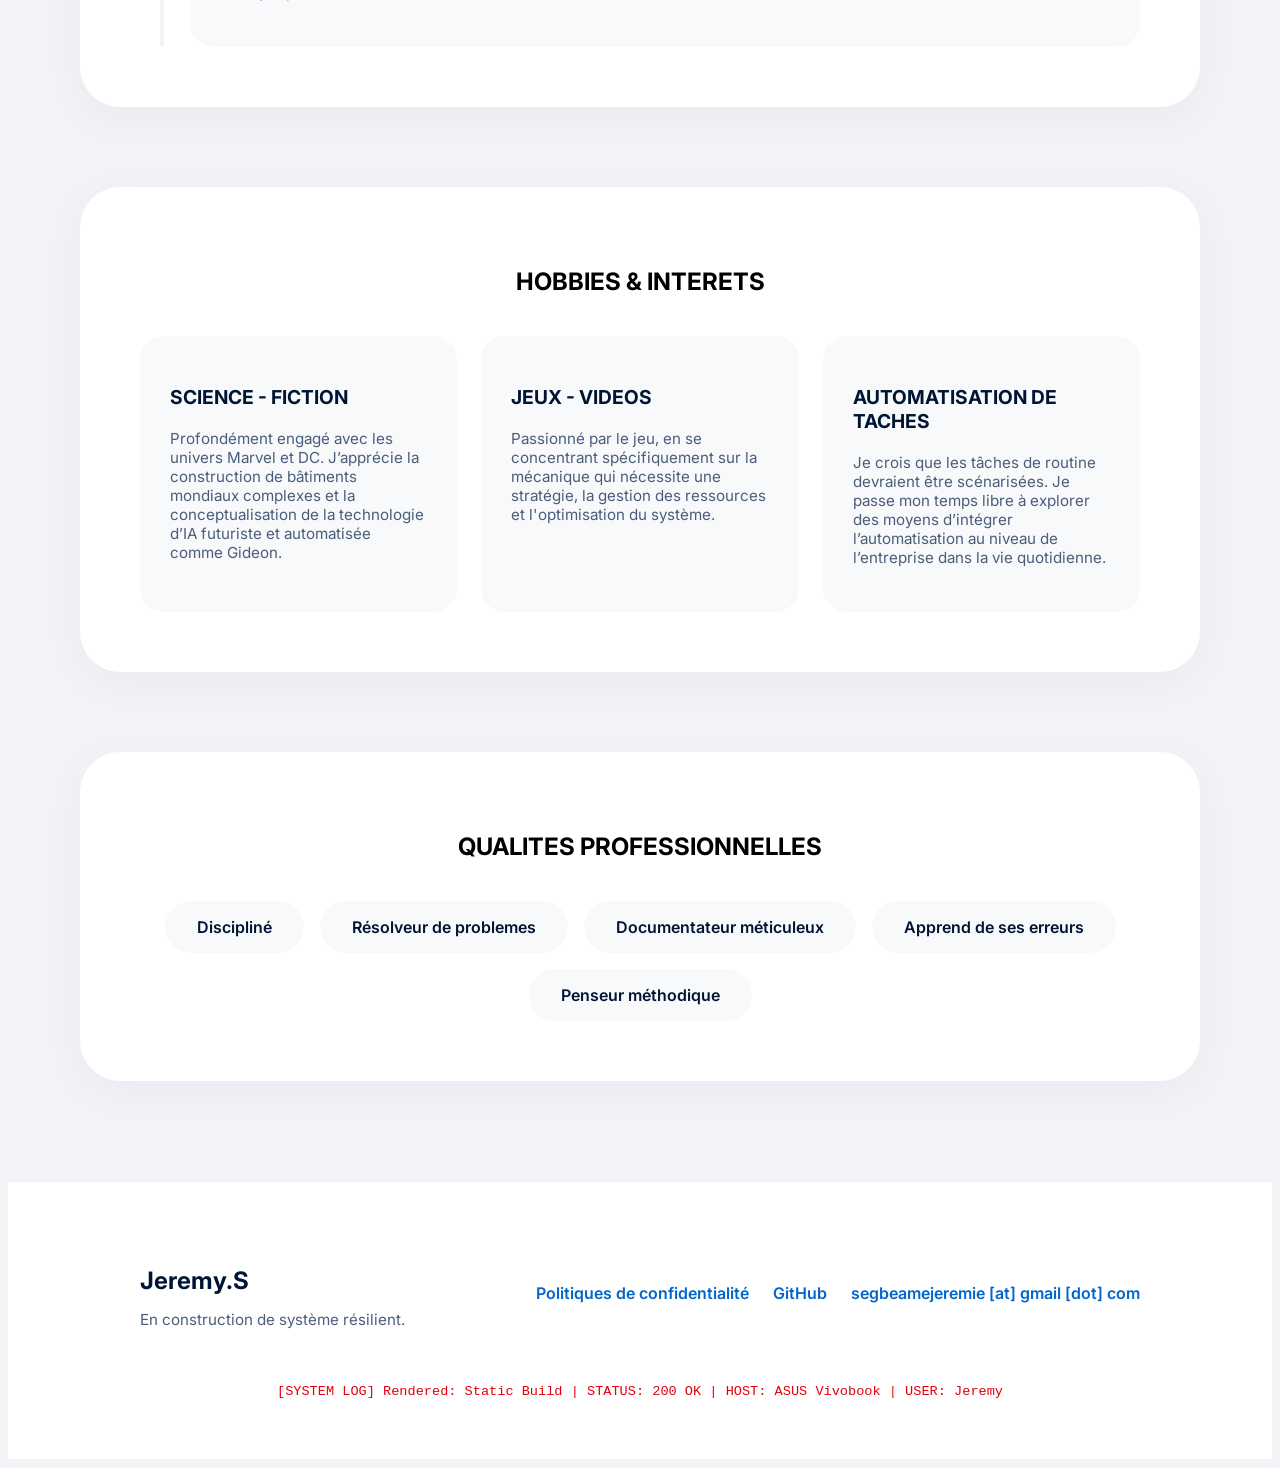
==== commit 24f02fa4: "fix: Change project links to Google Drive link Updated project links to point to Google Drive instea" ====
--- a/index.html
+++ b/index.html
@@ -37,7 +37,7 @@
         <div class="xp1">
             <h3>TECHNICIEN SUPPORT INFORMATIQUE</h3>
             <h4>ALARA-GROUP, Entzheim, France</h4>
-            <h5>Septembre 2025 - 31 Août 2026</h5>
+            <h5>01 Septembre 2025 - 02 Août 2026</h5>
             <ul>
                 <li>Brassage en salle serveur.</li>
                 <li>Installation, configuration et restauration de Session (windows, Mac)</li>
@@ -57,28 +57,28 @@
                 <h4>Architecture de test en envrionement VirtualBox</h4>
                 <p>Simulation d’une cyberattaque de type “Man-in-the-Middle” (ARP Spoofing) dans un environnement contrôlé. L’objectif est d’analyser les mécanismes d’interception de trafic pour mieux comprendre comment détecter et prévenir ces vulnérabilités.</p>
             
-                <a href="https://wordpress-1570307-6114524.cloudwaysapps.com/mes-missions-e4/" target="_blank" rel="noopener noreferrer" class="project-link">View Project →</a>
+                <a href="https://drive.google.com/file/d/1D9DeNWl0Nlgdu1CW0iS-kA5vpXfrNoJC/view?usp=sharing" target="_blank" rel="noopener noreferrer" class="project-link">View Project →</a>
             </div>
 
             <div class="project-card">
                 <h3>Nextcloud & GLPI</h3>
                 <h4>Server Administration</h4>
                 <p>Mettre en place un système de gestion des tickets et d’inventaire via GLPI, avec solution de sauvegarde et sécuriser les accès via certificat ssl.</p>
-                <a href="https://wordpress-1570307-6114524.cloudwaysapps.com/mes-missions-e4/" target="_blank" rel="noopener noreferrer" class="project-link">View Project →</a>
+                <a href="https://drive.google.com/file/d/1VAzdDjsirNvX75pE-oh9FSYmjHHjqPcA/view?usp=sharing" target="_blank" rel="noopener noreferrer" class="project-link">View Project →</a>
             </div>
             
             <div class="project-card">
                 <h3>VPN Inter site</h3>
                 <h4>Gestion sécurisée à distance</h4>
                 <p>Mise en production d'une infrastructure locale virtualisée sur VMware Workstation avec isolation stricte des données d'exploitation, optimisation fine des ressources avec configuration de Firewall avancée et établissement d’une connexion inter sites sécurisée</p>
-                <a href="https://wordpress-1570307-6114524.cloudwaysapps.com/mes-missions-e4/" target="_blank" rel="noopener noreferrer" class="project-link">View Project →</a>
+                <a href="https://drive.google.com/file/d/1F9DdeuPrm5pihcBrVvqs6YudHYiG_uxa/view?usp=drive_link" target="_blank" rel="noopener noreferrer" class="project-link">View Project →</a>
             </div>
             
             <div class="project-card">
                 <h3>Déploiement de Windows Server avec Haute disponibilité</h3>
                 <h4>Gestion stricte de fichiers et droits</h4>
                 <p>Installation et configuration d’un environnement Active Directory et configuration des services DNS, DHCP en plus de la configuration de GPO pour garantir la disponibilité et la sécurité des données de l’entreprise grâce à la mise en place d’un serveur de fichiers redondé, avec fonctionnalités DFS/DFS-R.</p>
-                <a href="https://wordpress-1570307-6114524.cloudwaysapps.com/mes-missions-e4/" target="_blank" rel="noopener noreferrer" class="project-link">View Project →</a>
+                <a href="https://drive.google.com/file/d/1TiCxKbDBvxcvzimxYP_YeVsdSc_O08SN/view?usp=drive_link" target="_blank" rel="noopener noreferrer" class="project-link">View Project →</a>
             </div>
         </div>
     </div>
